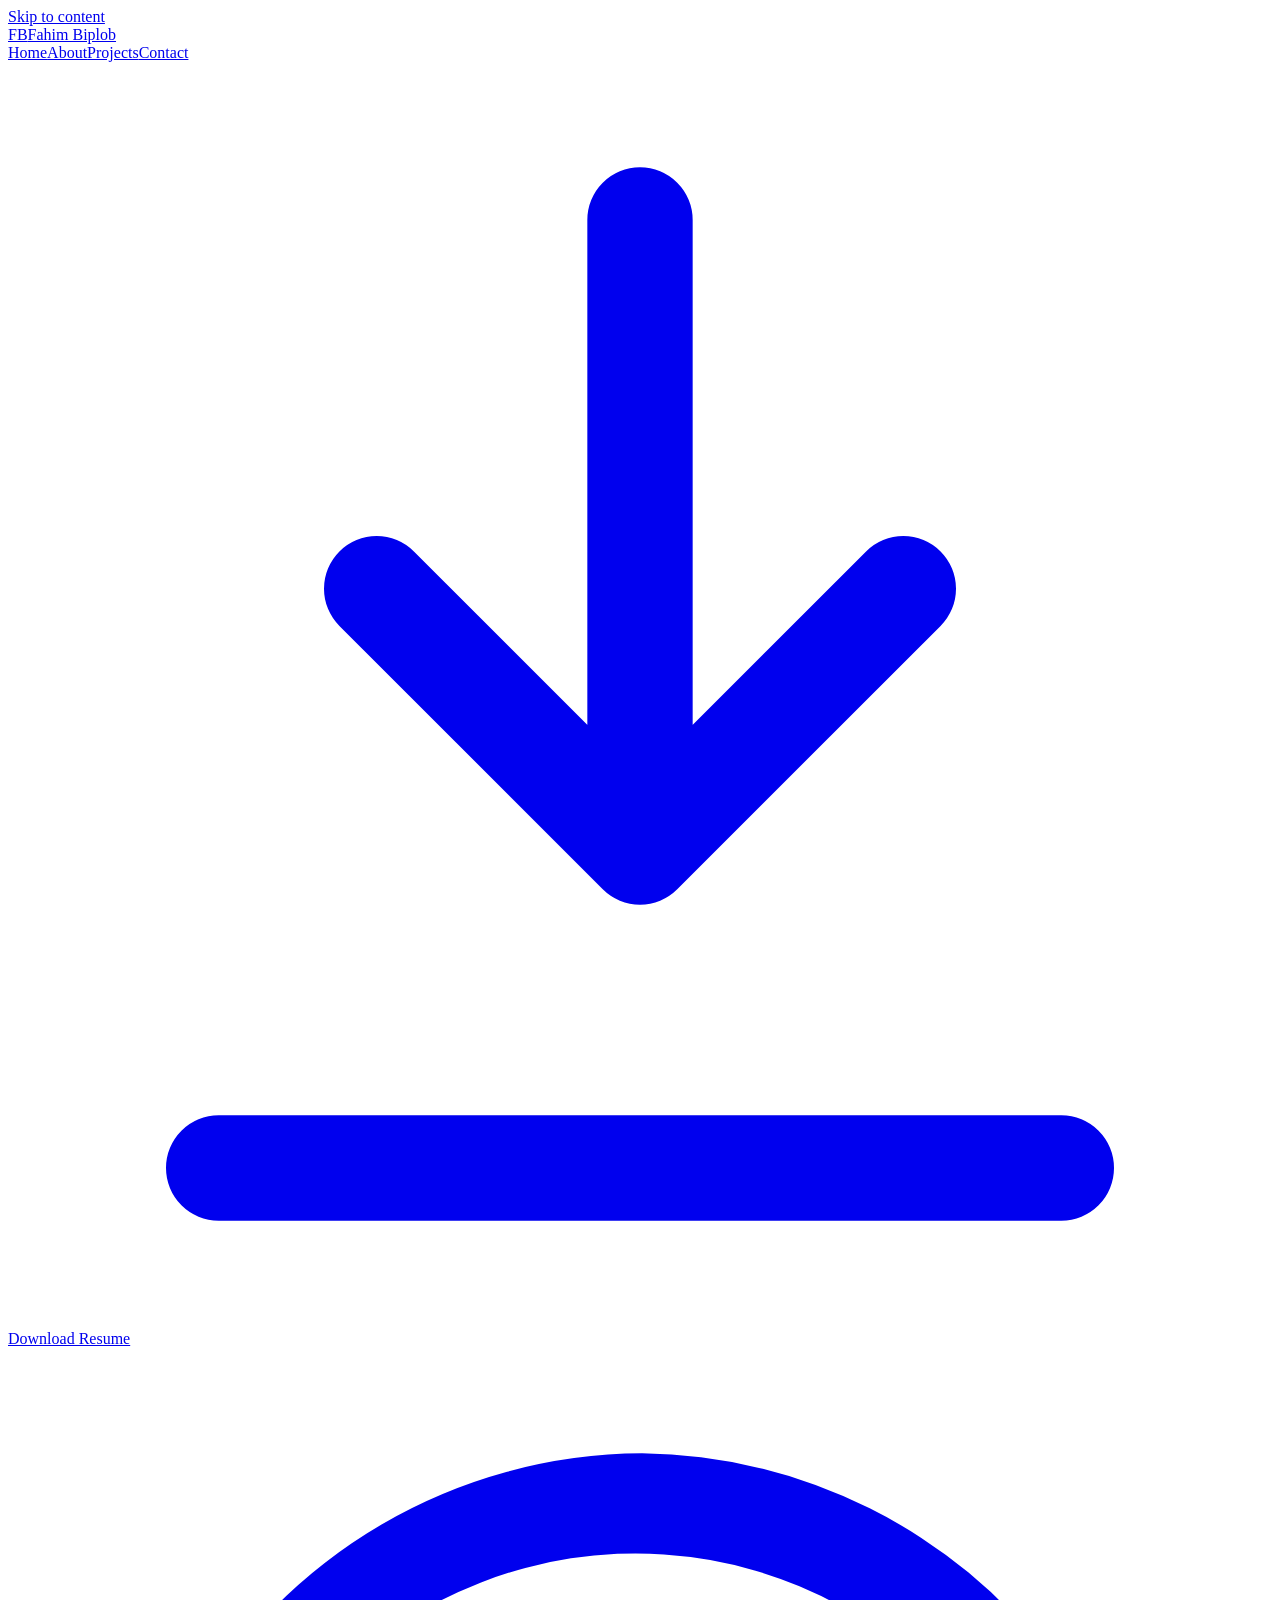
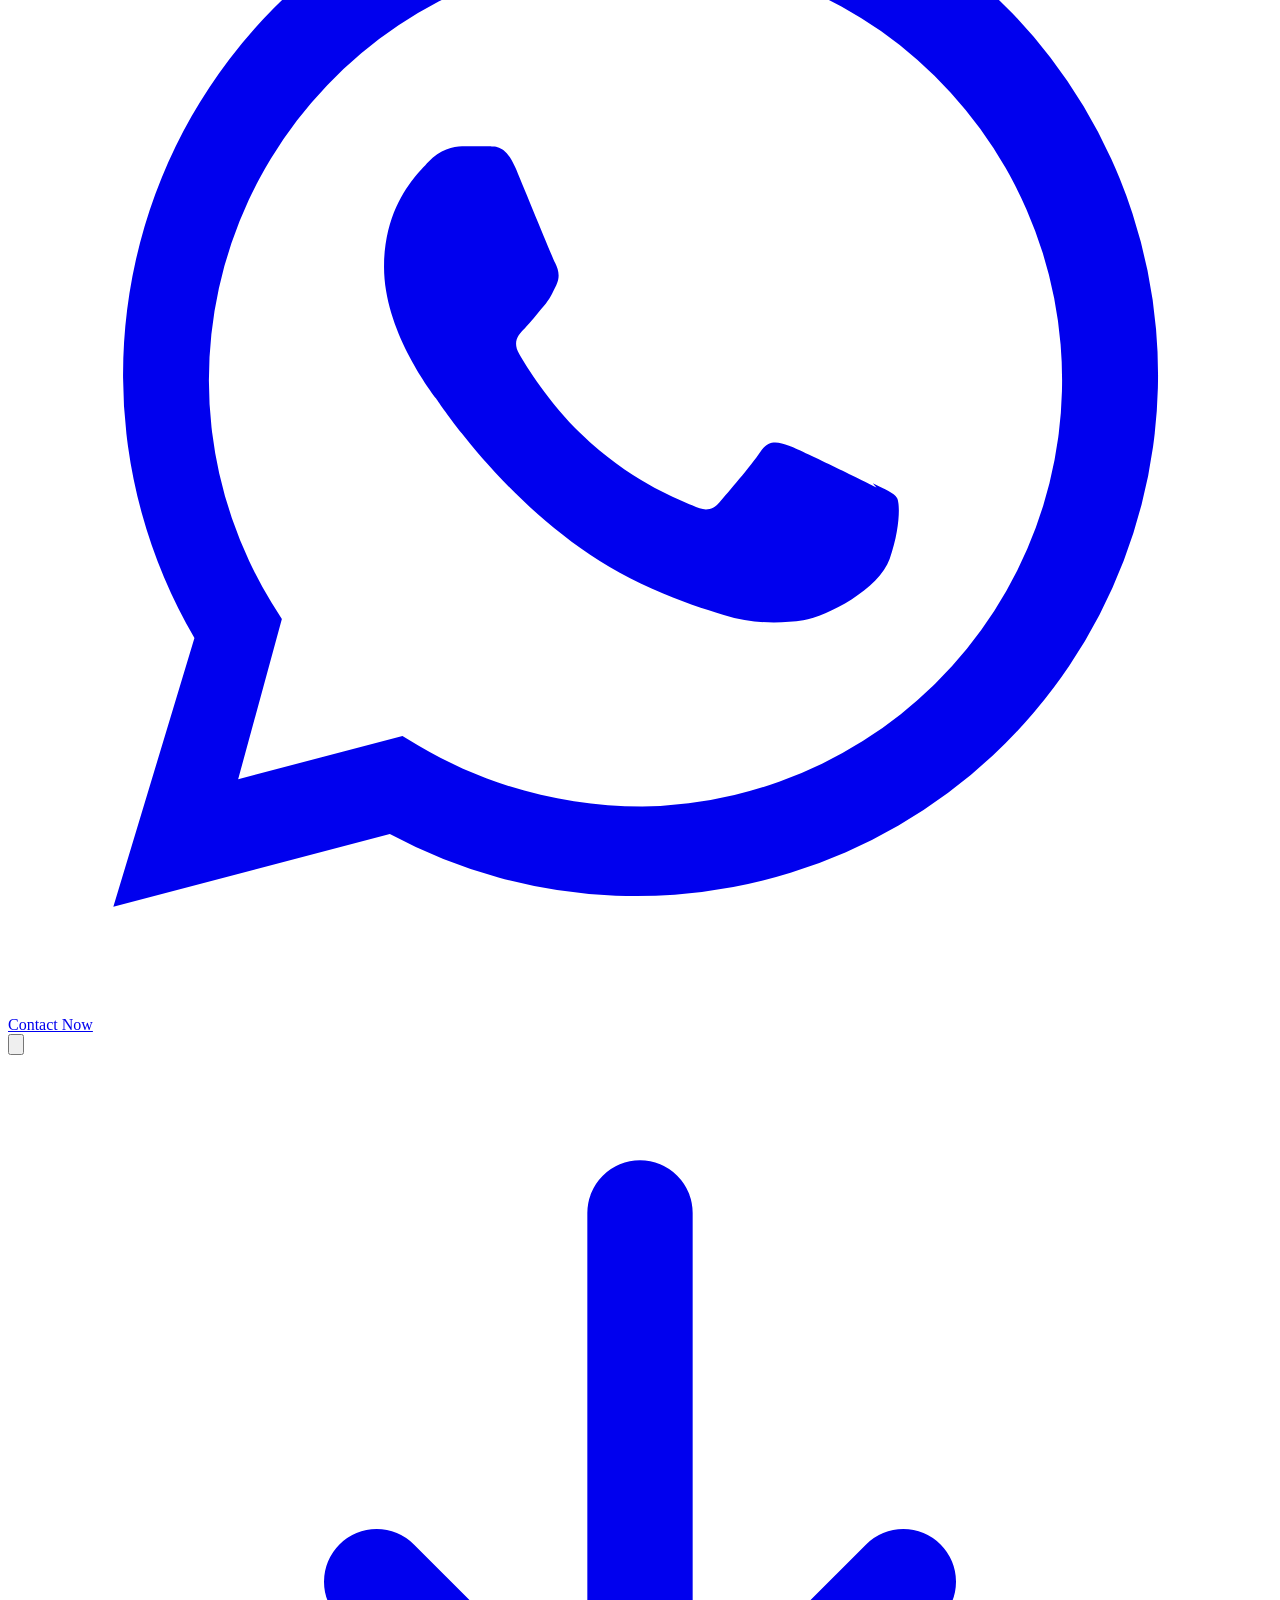
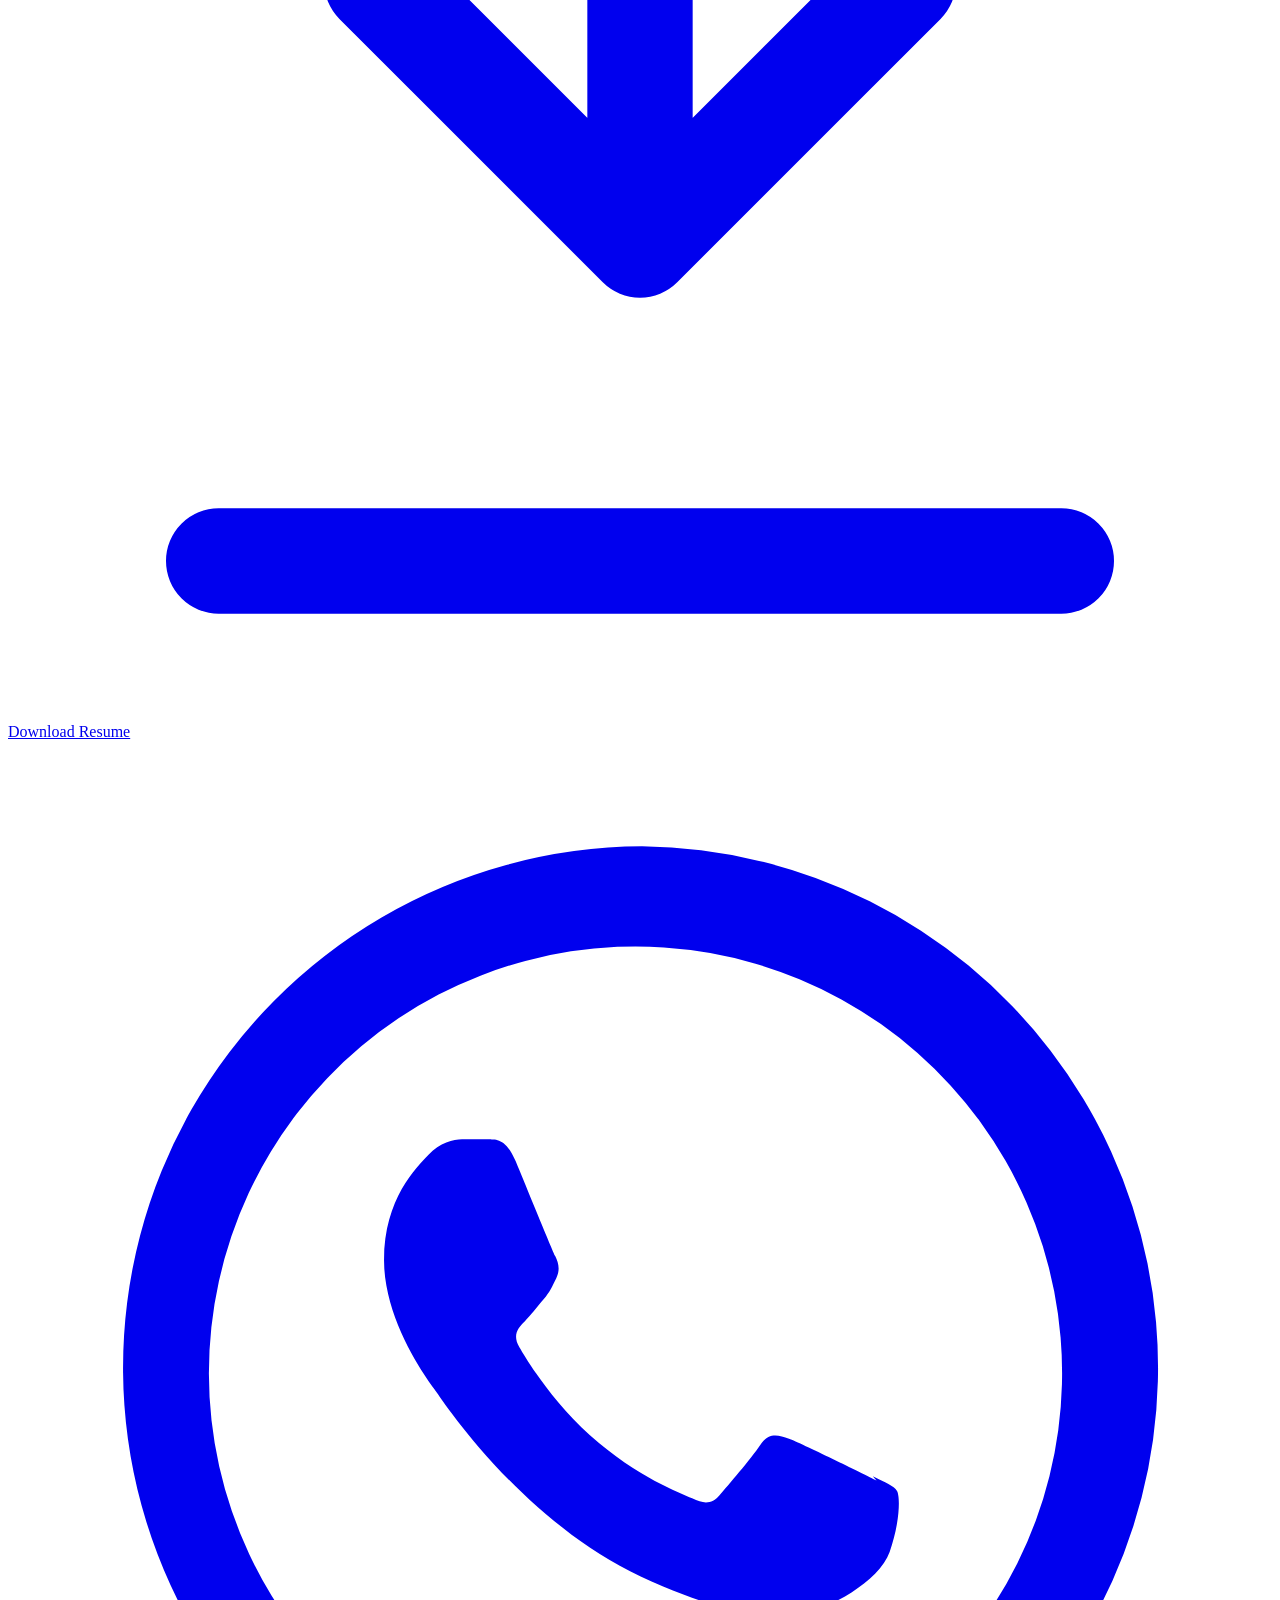
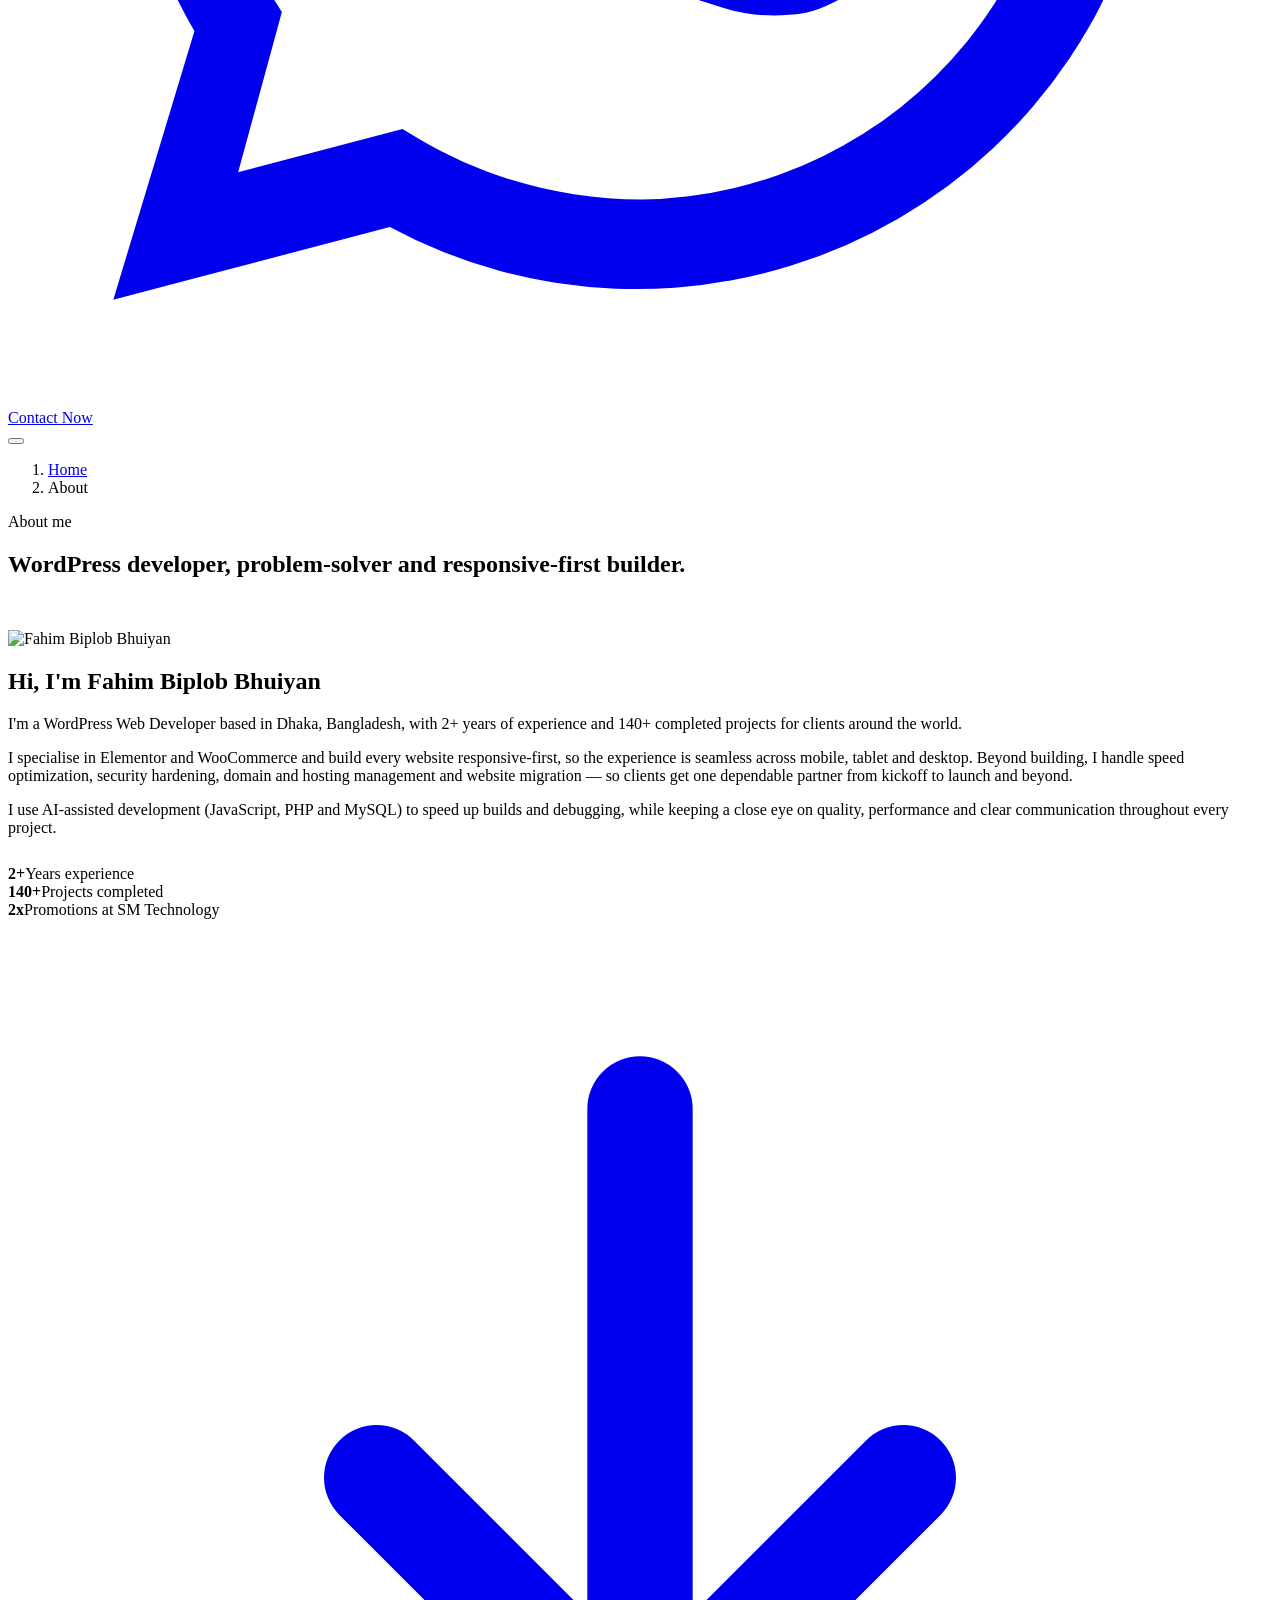
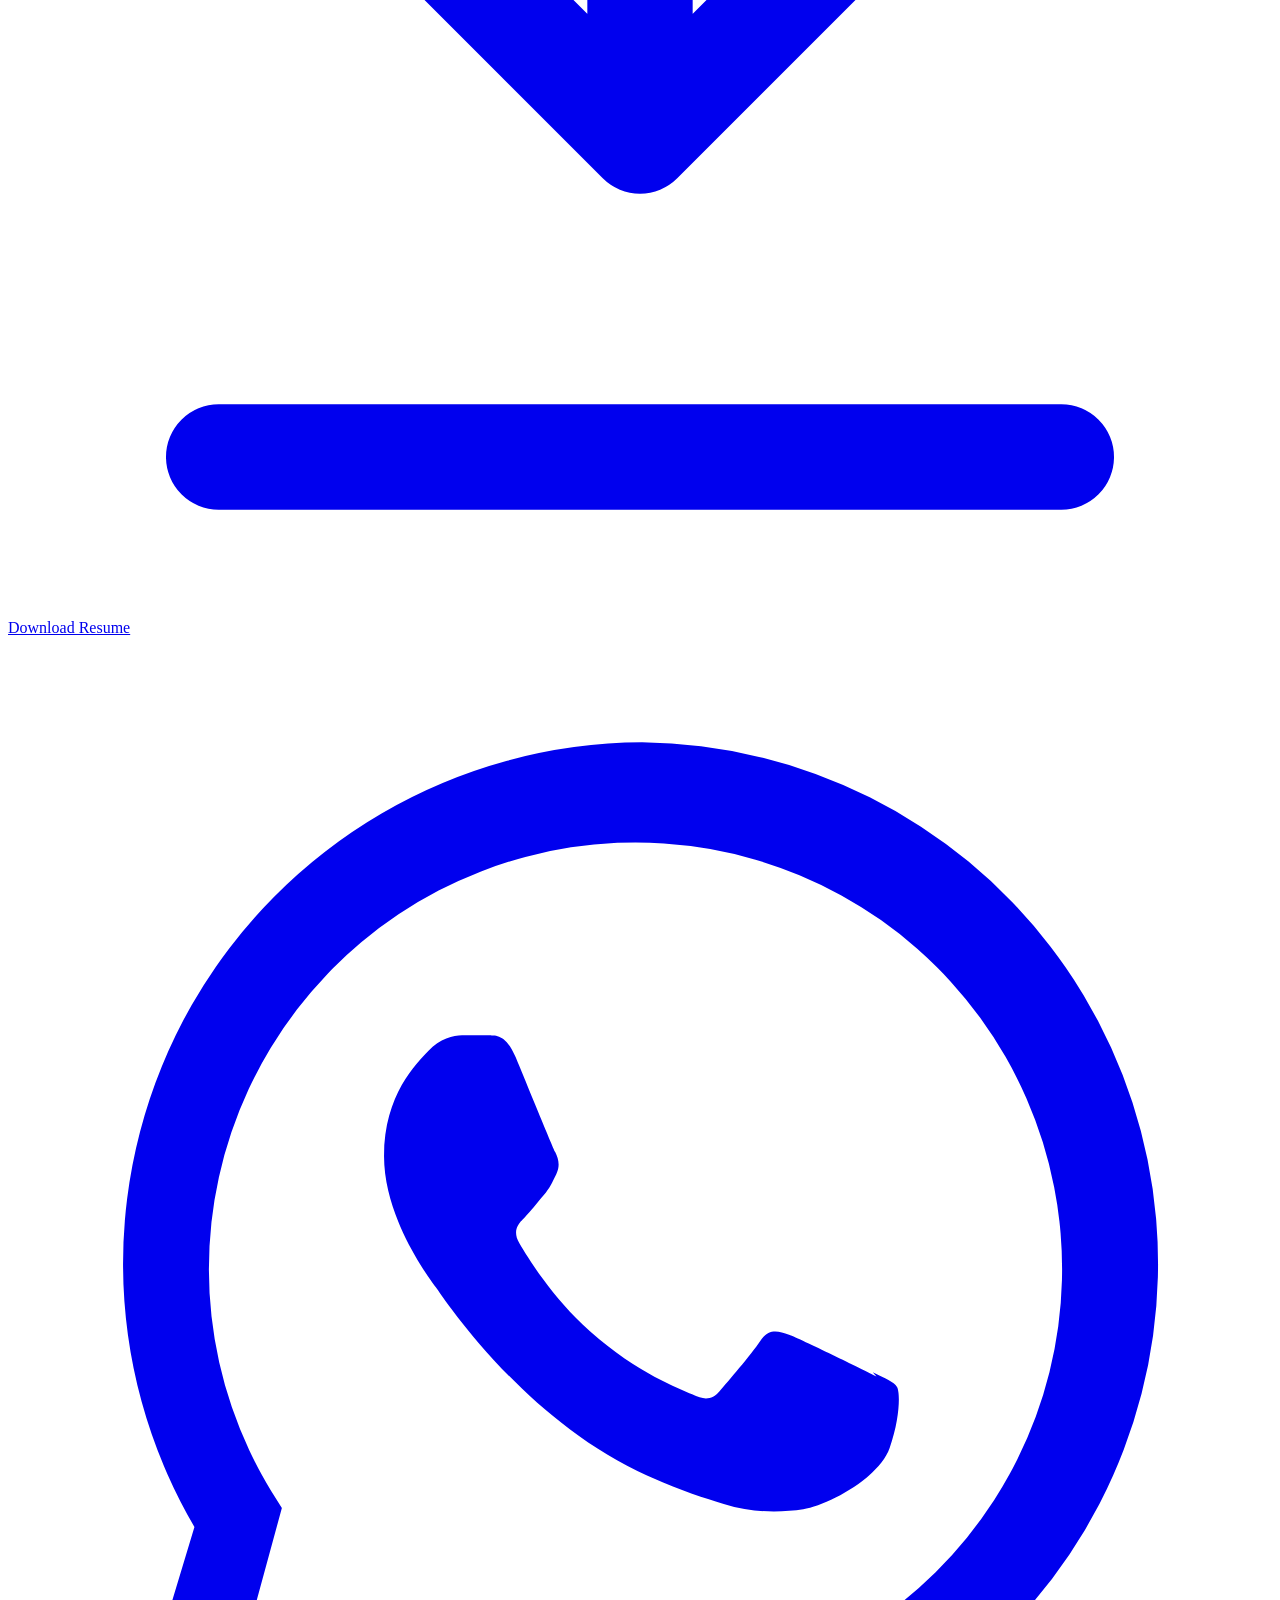
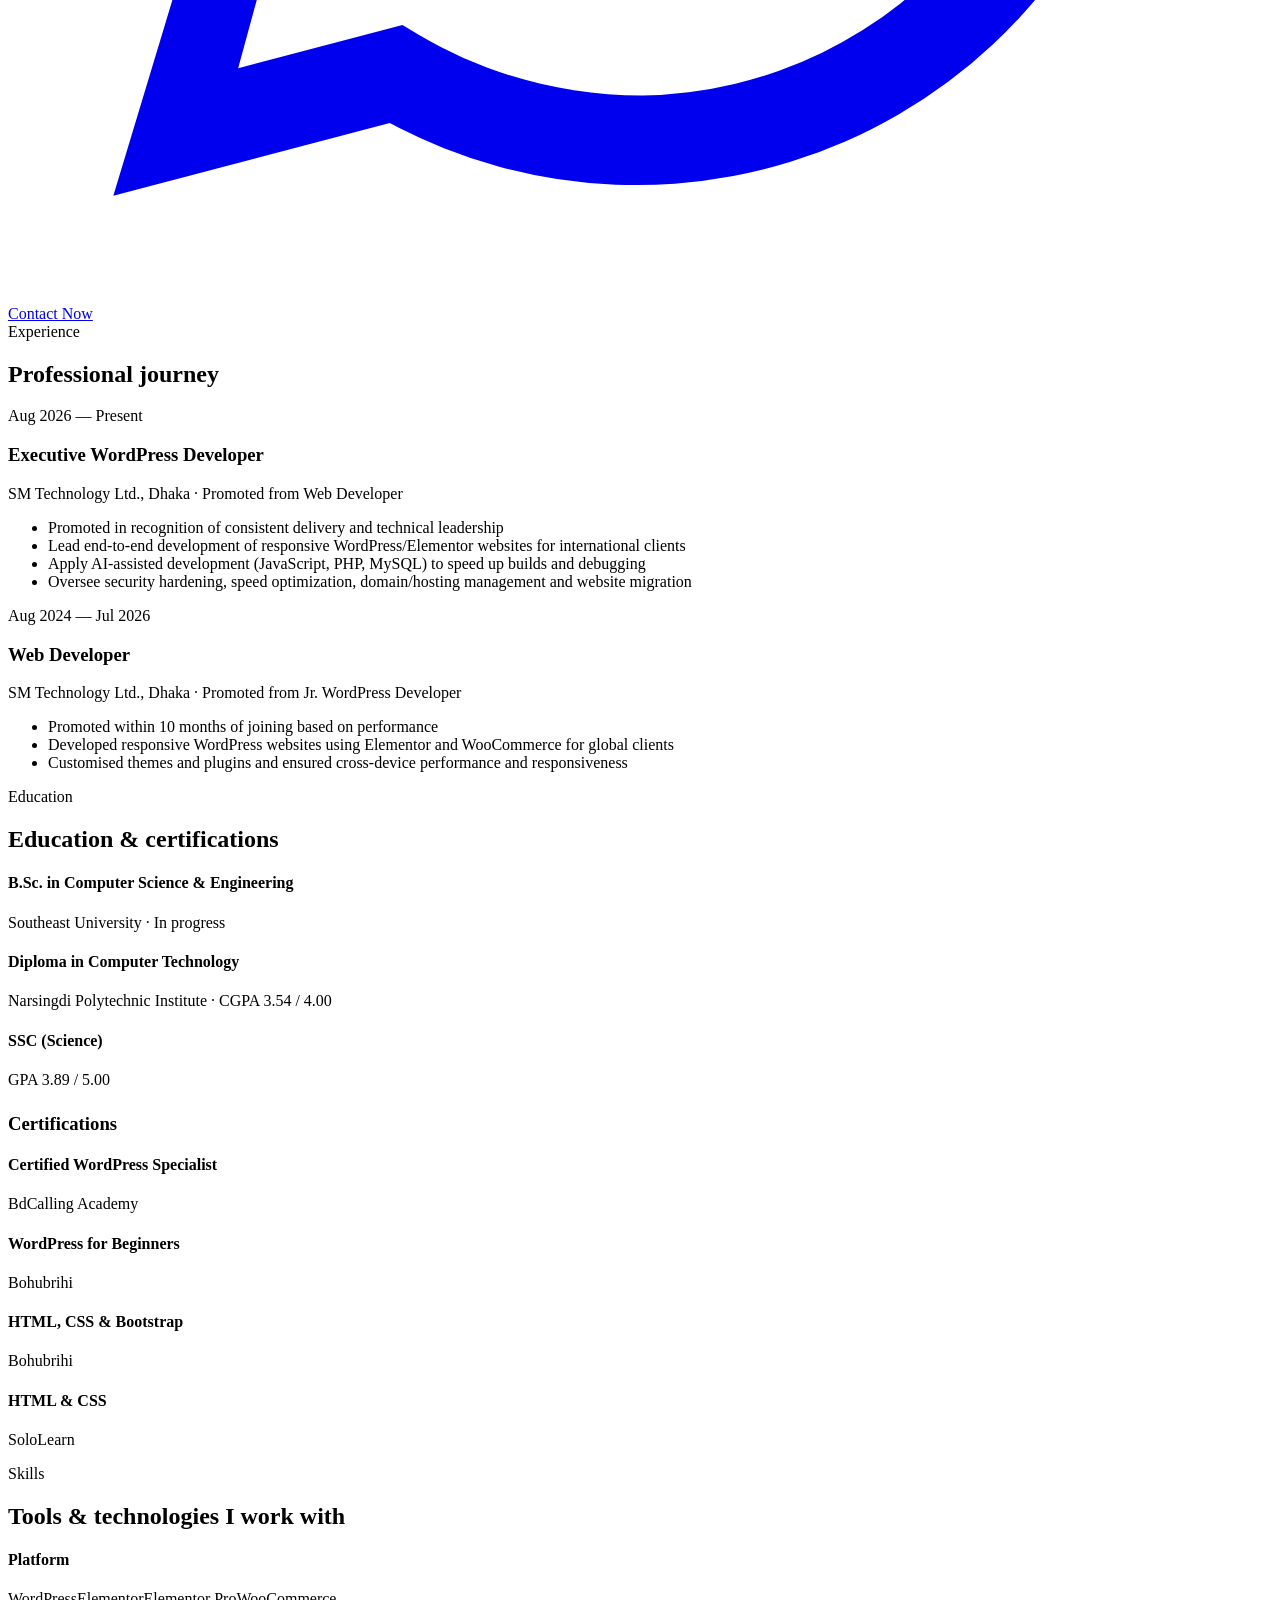
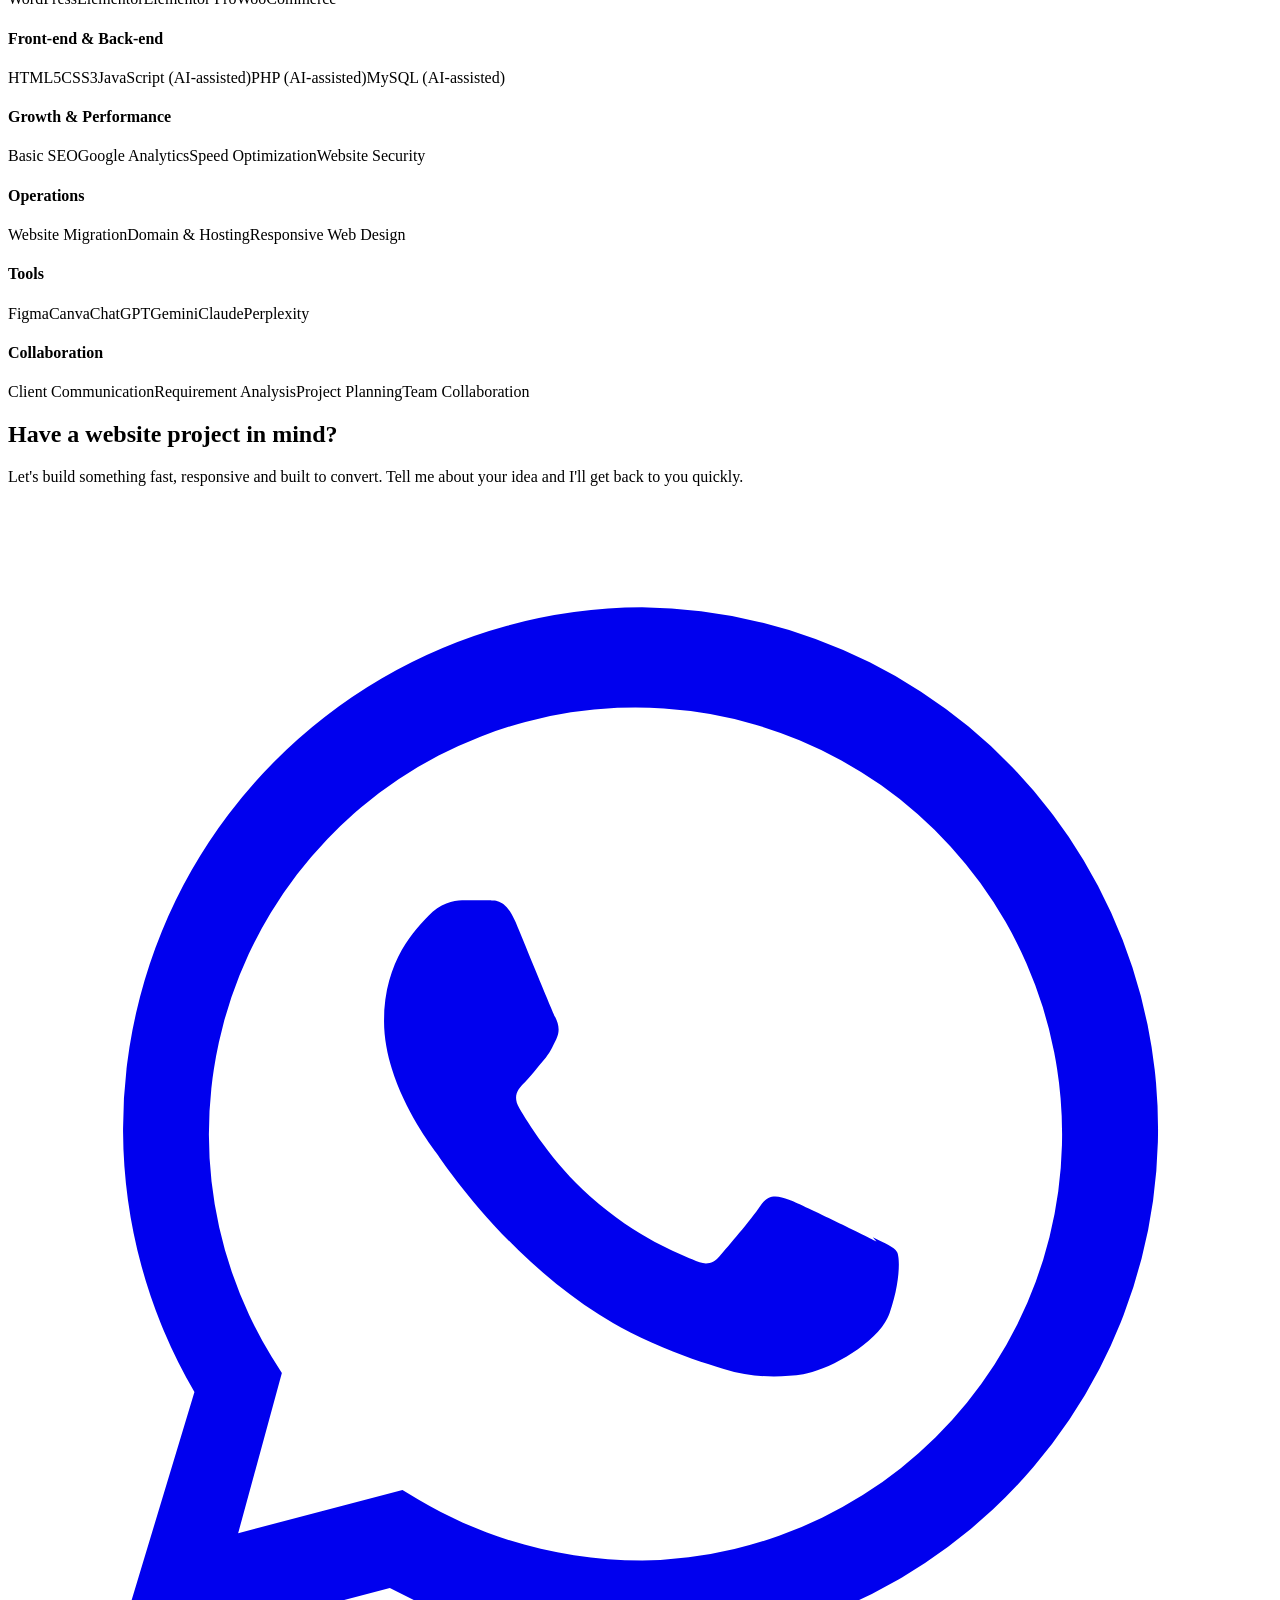
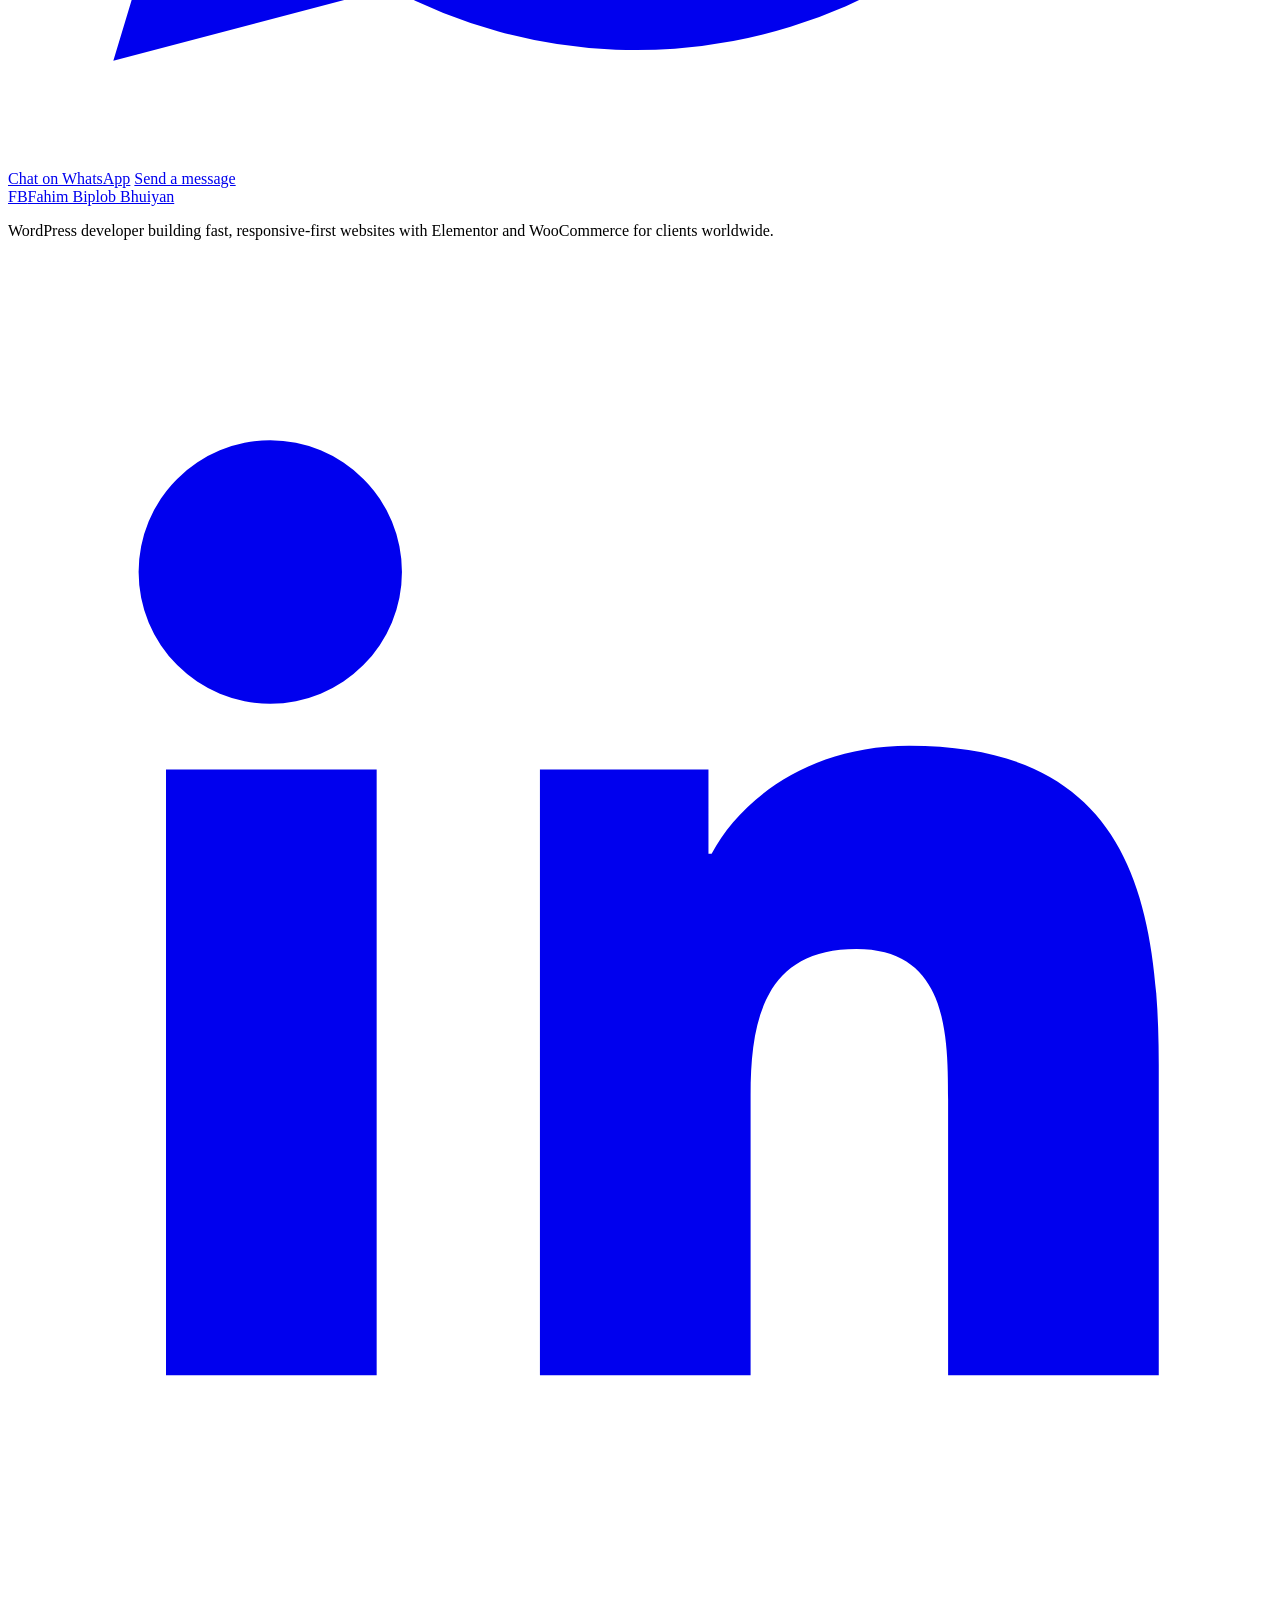
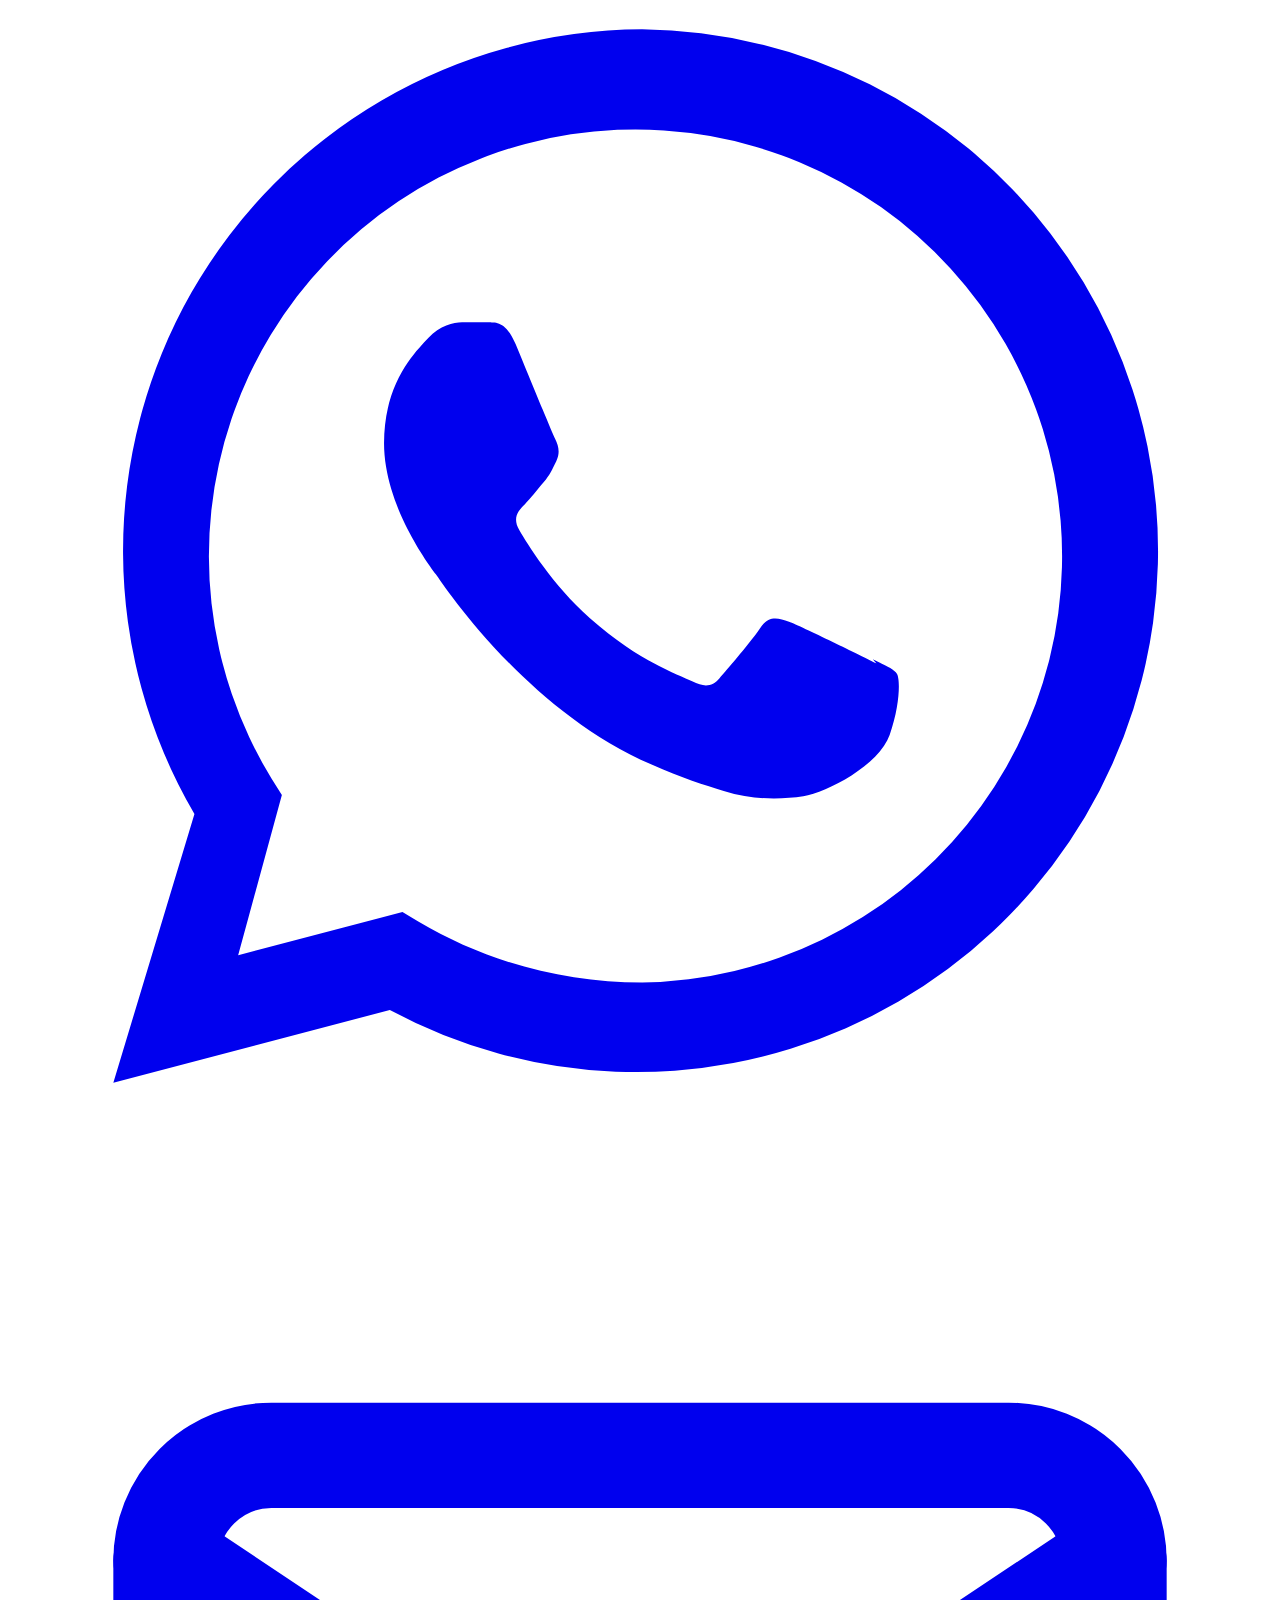
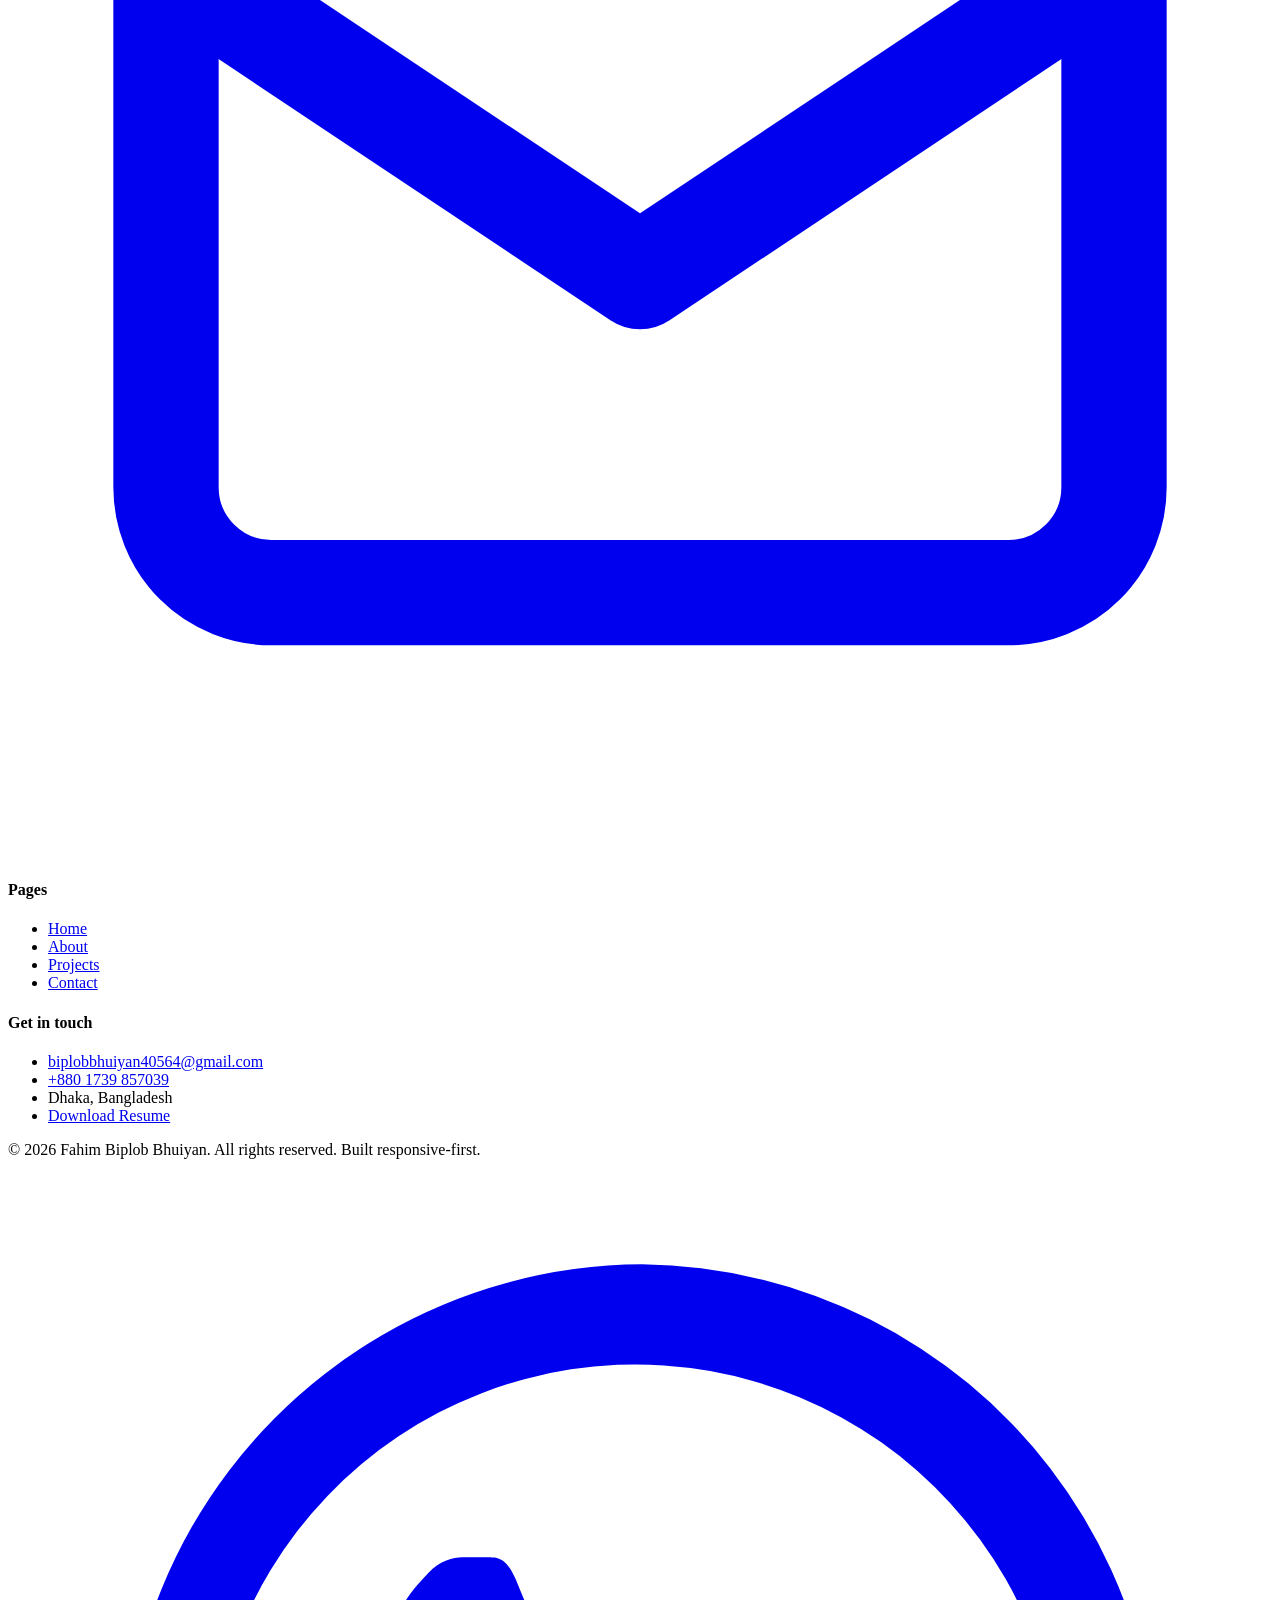
==== about.html @ 8b0f40a7 "Add files via upload" ====
<!DOCTYPE html>
<html lang="en">
<head>
<meta charset="utf-8">
<meta name="viewport" content="width=device-width, initial-scale=1">
<title>About — Fahim Biplob Bhuiyan</title>
<meta name="description" content="Learn about Fahim Biplob Bhuiyan: experience, education, certifications and skills of a WordPress developer specialising in Elementor and WooCommerce.">
<meta name="author" content="Fahim Biplob Bhuiyan">
<meta name="theme-color" content="#050b1a">
<meta property="og:type" content="website">
<meta property="og:title" content="About — Fahim Biplob Bhuiyan">
<meta property="og:description" content="Learn about Fahim Biplob Bhuiyan: experience, education, certifications and skills of a WordPress developer specialising in Elementor and WooCommerce.">
<meta property="og:image" content="assets/fahim-biplob-bhuiyan.jpeg">
<link rel="icon" href="data:image/svg+xml,%3Csvg xmlns='http://www.w3.org/2000/svg' viewBox='0 0 64 64'%3E%3Crect width='64' height='64' rx='16' fill='%234d8dff'/%3E%3Ctext x='32' y='42' font-family='Arial' font-weight='800' font-size='28' text-anchor='middle' fill='%2304101f'%3EFB%3C/text%3E%3C/svg%3E">
<link rel="preconnect" href="https://fonts.googleapis.com">
<link rel="preconnect" href="https://fonts.gstatic.com" crossorigin>
<link href="https://fonts.googleapis.com/css2?family=Inter:wght@400;500;600&family=Sora:wght@500;600;700;800&display=swap" rel="stylesheet">
<link rel="stylesheet" href="css/style.css">
<script>try{if(localStorage.getItem('theme')==='light')document.documentElement.setAttribute('data-theme','light')}catch(e){}</script>
</head>
<body data-page="about">
<a class="skip-link" href="#main">Skip to content</a>
<header class="site-header">
  <div class="container nav">
    <a class="brand" href="index.html" aria-label="Fahim Biplob Bhuiyan — home"><span class="brand-mark">FB</span><span>Fahim Biplob</span></a>
    <nav class="nav-links" id="nav-menu" aria-label="Main">
      <a class="nav-link" href="index.html">Home</a><a class="nav-link active" href="about.html" aria-current="page">About</a><a class="nav-link" href="projects.html">Projects</a><a class="nav-link" href="contact.html">Contact</a>
      <div class="nav-mobile-cta">
        <a class="btn btn-ghost" href="assets/Fahim-Biplob-Bhuiyan-Resume.pdf" target="_blank" rel="noopener" download><svg viewBox="0 0 24 24" fill="none" stroke="currentColor" stroke-width="2" stroke-linecap="round" stroke-linejoin="round"><path d="M12 3v12m0 0 5-5m-5 5-5-5M4 21h16"/></svg> Download Resume</a>
        <a class="btn btn-wa" href="https://wa.me/8801739857039" target="_blank" rel="noopener"><svg viewBox="0 0 24 24" fill="currentColor"><path d="M12.04 2a9.9 9.9 0 0 0-8.5 14.9L2 22l5.25-1.38A9.9 9.9 0 1 0 12.04 2Zm0 18.1c-1.5 0-2.97-.4-4.25-1.16l-.3-.18-3.12.82.83-3.04-.2-.32A8.1 8.1 0 1 1 12.04 20.1Zm4.45-6.06c-.24-.12-1.44-.71-1.66-.79-.22-.08-.39-.12-.55.12-.16.24-.63.79-.77.95-.14.16-.28.18-.52.06-.24-.12-1.02-.38-1.94-1.2-.72-.64-1.2-1.43-1.34-1.67-.14-.24-.02-.37.1-.49.11-.11.24-.28.36-.42.12-.14.16-.24.24-.4.08-.16.04-.3-.02-.42-.06-.12-.55-1.32-.75-1.8-.2-.47-.4-.41-.55-.42h-.47c-.16 0-.42.06-.64.3-.22.24-.84.82-.84 2s.86 2.32.98 2.48c.12.16 1.69 2.58 4.1 3.62.57.25 1.02.4 1.37.5.58.18 1.1.16 1.51.1.46-.07 1.44-.59 1.64-1.16.2-.57.2-1.06.14-1.16-.06-.1-.22-.16-.46-.28Z"/></svg> Contact Now</a>
      </div>
    </nav>
    <div class="nav-actions">
      <button class="theme-toggle" type="button" data-theme-toggle aria-label="Toggle light / dark theme"><svg class="i-moon" viewBox="0 0 24 24" fill="none" stroke="currentColor" stroke-width="2" stroke-linecap="round" stroke-linejoin="round"><path d="M21 12.8A9 9 0 1 1 11.2 3a7 7 0 0 0 9.8 9.8Z"/></svg><svg class="i-sun" viewBox="0 0 24 24" fill="none" stroke="currentColor" stroke-width="2" stroke-linecap="round" stroke-linejoin="round"><circle cx="12" cy="12" r="4"/><path d="M12 2v2m0 16v2M4.9 4.9l1.4 1.4m11.4 11.4 1.4 1.4M2 12h2m16 0h2M4.9 19.1l1.4-1.4m11.4-11.4 1.4-1.4"/></svg></button>
      <a class="btn btn-ghost btn-sm" href="assets/Fahim-Biplob-Bhuiyan-Resume.pdf" target="_blank" rel="noopener" download><svg viewBox="0 0 24 24" fill="none" stroke="currentColor" stroke-width="2" stroke-linecap="round" stroke-linejoin="round"><path d="M12 3v12m0 0 5-5m-5 5-5-5M4 21h16"/></svg> Download Resume</a>
      <a class="btn btn-wa btn-sm" href="https://wa.me/8801739857039" target="_blank" rel="noopener"><svg viewBox="0 0 24 24" fill="currentColor"><path d="M12.04 2a9.9 9.9 0 0 0-8.5 14.9L2 22l5.25-1.38A9.9 9.9 0 1 0 12.04 2Zm0 18.1c-1.5 0-2.97-.4-4.25-1.16l-.3-.18-3.12.82.83-3.04-.2-.32A8.1 8.1 0 1 1 12.04 20.1Zm4.45-6.06c-.24-.12-1.44-.71-1.66-.79-.22-.08-.39-.12-.55.12-.16.24-.63.79-.77.95-.14.16-.28.18-.52.06-.24-.12-1.02-.38-1.94-1.2-.72-.64-1.2-1.43-1.34-1.67-.14-.24-.02-.37.1-.49.11-.11.24-.28.36-.42.12-.14.16-.24.24-.4.08-.16.04-.3-.02-.42-.06-.12-.55-1.32-.75-1.8-.2-.47-.4-.41-.55-.42h-.47c-.16 0-.42.06-.64.3-.22.24-.84.82-.84 2s.86 2.32.98 2.48c.12.16 1.69 2.58 4.1 3.62.57.25 1.02.4 1.37.5.58.18 1.1.16 1.51.1.46-.07 1.44-.59 1.64-1.16.2-.57.2-1.06.14-1.16-.06-.1-.22-.16-.46-.28Z"/></svg> Contact Now</a>
    </div>
    <button class="nav-toggle" type="button" aria-expanded="false" aria-controls="nav-menu" aria-label="Open menu"><span></span></button>
  </div>
</header>
<main id="main">

<section class="page-hero">
  <div class="container">
    <ol class="breadcrumb"><li><a href="index.html">Home</a></li><li>About</li></ol>
    <span class="eyebrow">About me</span>
    <h1>WordPress developer, problem-solver and <span class="gradient-text">responsive-first</span> builder.</h1>
  </div>
</section>

<section class="section" style="padding-top:32px">
  <div class="container about-grid">
    <div class="about-photo reveal"><img src="assets/fahim-biplob-bhuiyan.jpeg" alt="Fahim Biplob Bhuiyan" width="1086" height="1448"></div>
    <div class="reveal">
      <h2 class="section-title">Hi, I'm Fahim Biplob Bhuiyan</h2>
      <p class="lead">I'm a WordPress Web Developer based in Dhaka, Bangladesh, with 2+ years of experience and 140+ completed projects for clients around the world.</p>
      <p>I specialise in Elementor and WooCommerce and build every website responsive-first, so the experience is seamless across mobile, tablet and desktop. Beyond building, I handle speed optimization, security hardening, domain and hosting management and website migration — so clients get one dependable partner from kickoff to launch and beyond.</p>
      <p>I use AI-assisted development (JavaScript, PHP and MySQL) to speed up builds and debugging, while keeping a close eye on quality, performance and clear communication throughout every project.</p>
      <div class="stats" style="margin-top:28px">
        <div class="stat"><strong data-count="2" data-suffix="+">2+</strong><span>Years experience</span></div>
        <div class="stat"><strong data-count="140" data-suffix="+">140+</strong><span>Projects completed</span></div>
        <div class="stat"><strong data-count="2" data-suffix="x">2x</strong><span>Promotions at SM Technology</span></div>
      </div>
      <div class="hero-cta" style="margin:32px 0 0">
        <a class="btn btn-primary" href="assets/Fahim-Biplob-Bhuiyan-Resume.pdf" target="_blank" rel="noopener" download><svg viewBox="0 0 24 24" fill="none" stroke="currentColor" stroke-width="2" stroke-linecap="round" stroke-linejoin="round"><path d="M12 3v12m0 0 5-5m-5 5-5-5M4 21h16"/></svg> Download Resume</a>
        <a class="btn btn-wa" href="https://wa.me/8801739857039" target="_blank" rel="noopener"><svg viewBox="0 0 24 24" fill="currentColor"><path d="M12.04 2a9.9 9.9 0 0 0-8.5 14.9L2 22l5.25-1.38A9.9 9.9 0 1 0 12.04 2Zm0 18.1c-1.5 0-2.97-.4-4.25-1.16l-.3-.18-3.12.82.83-3.04-.2-.32A8.1 8.1 0 1 1 12.04 20.1Zm4.45-6.06c-.24-.12-1.44-.71-1.66-.79-.22-.08-.39-.12-.55.12-.16.24-.63.79-.77.95-.14.16-.28.18-.52.06-.24-.12-1.02-.38-1.94-1.2-.72-.64-1.2-1.43-1.34-1.67-.14-.24-.02-.37.1-.49.11-.11.24-.28.36-.42.12-.14.16-.24.24-.4.08-.16.04-.3-.02-.42-.06-.12-.55-1.32-.75-1.8-.2-.47-.4-.41-.55-.42h-.47c-.16 0-.42.06-.64.3-.22.24-.84.82-.84 2s.86 2.32.98 2.48c.12.16 1.69 2.58 4.1 3.62.57.25 1.02.4 1.37.5.58.18 1.1.16 1.51.1.46-.07 1.44-.59 1.64-1.16.2-.57.2-1.06.14-1.16-.06-.1-.22-.16-.46-.28Z"/></svg> Contact Now</a>
      </div>
    </div>
  </div>
</section>

<section class="section section-alt">
  <div class="container two-col">
    <div>
      <div class="section-head reveal"><span class="eyebrow">Experience</span><h2 class="section-title">Professional journey</h2></div>
      <div class="timeline">
        <article class="t-item reveal">
          <span class="t-date">Aug 2026 — Present</span>
          <h3>Executive WordPress Developer</h3>
          <p class="t-sub">SM Technology Ltd., Dhaka · Promoted from Web Developer</p>
          <ul>
            <li>Promoted in recognition of consistent delivery and technical leadership</li>
            <li>Lead end-to-end development of responsive WordPress/Elementor websites for international clients</li>
            <li>Apply AI-assisted development (JavaScript, PHP, MySQL) to speed up builds and debugging</li>
            <li>Oversee security hardening, speed optimization, domain/hosting management and website migration</li>
          </ul>
        </article>
        <article class="t-item reveal">
          <span class="t-date">Aug 2024 — Jul 2026</span>
          <h3>Web Developer</h3>
          <p class="t-sub">SM Technology Ltd., Dhaka · Promoted from Jr. WordPress Developer</p>
          <ul>
            <li>Promoted within 10 months of joining based on performance</li>
            <li>Developed responsive WordPress websites using Elementor and WooCommerce for global clients</li>
            <li>Customised themes and plugins and ensured cross-device performance and responsiveness</li>
          </ul>
        </article>
      </div>
    </div>
    <div>
      <div class="section-head reveal"><span class="eyebrow">Education</span><h2 class="section-title">Education &amp; certifications</h2></div>
      <div class="card reveal" style="margin-bottom:24px">
        <div class="edu-item"><h4>B.Sc. in Computer Science &amp; Engineering</h4><p>Southeast University · In progress</p></div>
        <div class="edu-item"><h4>Diploma in Computer Technology</h4><p>Narsingdi Polytechnic Institute · CGPA 3.54 / 4.00</p></div>
        <div class="edu-item"><h4>SSC (Science)</h4><p>GPA 3.89 / 5.00</p></div>
      </div>
      <div class="card reveal">
        <h3>Certifications</h3>
        <div class="edu-item"><h4>Certified WordPress Specialist</h4><p>BdCalling Academy</p></div>
        <div class="edu-item"><h4>WordPress for Beginners</h4><p>Bohubrihi</p></div>
        <div class="edu-item"><h4>HTML, CSS &amp; Bootstrap</h4><p>Bohubrihi</p></div>
        <div class="edu-item"><h4>HTML &amp; CSS</h4><p>SoloLearn</p></div>
      </div>
    </div>
  </div>
</section>

<section class="section">
  <div class="container">
    <div class="section-head reveal"><span class="eyebrow">Skills</span><h2 class="section-title">Tools &amp; technologies I work with</h2></div>
    <div class="grid grid-2 reveal"><div class="skill-group"><h4>Platform</h4><div class="chips"><span class=chip>WordPress</span><span class=chip>Elementor</span><span class=chip>Elementor Pro</span><span class=chip>WooCommerce</span></div></div><div class="skill-group"><h4>Front-end & Back-end</h4><div class="chips"><span class=chip>HTML5</span><span class=chip>CSS3</span><span class=chip>JavaScript (AI-assisted)</span><span class=chip>PHP (AI-assisted)</span><span class=chip>MySQL (AI-assisted)</span></div></div><div class="skill-group"><h4>Growth & Performance</h4><div class="chips"><span class=chip>Basic SEO</span><span class=chip>Google Analytics</span><span class=chip>Speed Optimization</span><span class=chip>Website Security</span></div></div><div class="skill-group"><h4>Operations</h4><div class="chips"><span class=chip>Website Migration</span><span class=chip>Domain & Hosting</span><span class=chip>Responsive Web Design</span></div></div><div class="skill-group"><h4>Tools</h4><div class="chips"><span class=chip>Figma</span><span class=chip>Canva</span><span class=chip>ChatGPT</span><span class=chip>Gemini</span><span class=chip>Claude</span><span class=chip>Perplexity</span></div></div><div class="skill-group"><h4>Collaboration</h4><div class="chips"><span class=chip>Client Communication</span><span class=chip>Requirement Analysis</span><span class=chip>Project Planning</span><span class=chip>Team Collaboration</span></div></div></div>
  </div>
</section>
<section class="section" style="padding-top:0">
  <div class="container">
    <div class="cta-band reveal">
      <h2>Have a website project in mind?</h2>
      <p>Let's build something fast, responsive and built to convert. Tell me about your idea and I'll get back to you quickly.</p>
      <div class="hero-cta">
        <a class="btn btn-wa" href="https://wa.me/8801739857039" target="_blank" rel="noopener"><svg viewBox="0 0 24 24" fill="currentColor"><path d="M12.04 2a9.9 9.9 0 0 0-8.5 14.9L2 22l5.25-1.38A9.9 9.9 0 1 0 12.04 2Zm0 18.1c-1.5 0-2.97-.4-4.25-1.16l-.3-.18-3.12.82.83-3.04-.2-.32A8.1 8.1 0 1 1 12.04 20.1Zm4.45-6.06c-.24-.12-1.44-.71-1.66-.79-.22-.08-.39-.12-.55.12-.16.24-.63.79-.77.95-.14.16-.28.18-.52.06-.24-.12-1.02-.38-1.94-1.2-.72-.64-1.2-1.43-1.34-1.67-.14-.24-.02-.37.1-.49.11-.11.24-.28.36-.42.12-.14.16-.24.24-.4.08-.16.04-.3-.02-.42-.06-.12-.55-1.32-.75-1.8-.2-.47-.4-.41-.55-.42h-.47c-.16 0-.42.06-.64.3-.22.24-.84.82-.84 2s.86 2.32.98 2.48c.12.16 1.69 2.58 4.1 3.62.57.25 1.02.4 1.37.5.58.18 1.1.16 1.51.1.46-.07 1.44-.59 1.64-1.16.2-.57.2-1.06.14-1.16-.06-.1-.22-.16-.46-.28Z"/></svg> Chat on WhatsApp</a>
        <a class="btn btn-ghost" href="contact.html">Send a message</a>
      </div>
    </div>
  </div>
</section>
</main>
<footer class="site-footer">
  <div class="container">
    <div class="footer-grid">
      <div>
        <a class="brand" href="index.html"><span class="brand-mark">FB</span><span>Fahim Biplob Bhuiyan</span></a>
        <p style="margin-top:16px">WordPress developer building fast, responsive-first websites with Elementor and WooCommerce for clients worldwide.</p>
        <div class="socials">
          <a href="https://www.linkedin.com/in/fahim-biplob-bhuiyan" target="_blank" rel="noopener" aria-label="LinkedIn"><svg viewBox="0 0 24 24" fill="currentColor"><path d="M4.98 3.5a2.5 2.5 0 1 1 0 5 2.5 2.5 0 0 1 0-5ZM3 9.75h4v11.5H3V9.75Zm6.5 0h3.8v1.6h.06c.53-1 1.82-2.05 3.75-2.05 4 0 4.74 2.63 4.74 6.05v5.9h-4v-5.23c0-1.25-.02-2.86-1.74-2.86-1.75 0-2.01 1.36-2.01 2.77v5.32h-4V9.75Z"/></svg></a>
          <a href="https://wa.me/8801739857039" target="_blank" rel="noopener" aria-label="WhatsApp"><svg viewBox="0 0 24 24" fill="currentColor"><path d="M12.04 2a9.9 9.9 0 0 0-8.5 14.9L2 22l5.25-1.38A9.9 9.9 0 1 0 12.04 2Zm0 18.1c-1.5 0-2.97-.4-4.25-1.16l-.3-.18-3.12.82.83-3.04-.2-.32A8.1 8.1 0 1 1 12.04 20.1Zm4.45-6.06c-.24-.12-1.44-.71-1.66-.79-.22-.08-.39-.12-.55.12-.16.24-.63.79-.77.95-.14.16-.28.18-.52.06-.24-.12-1.02-.38-1.94-1.2-.72-.64-1.2-1.43-1.34-1.67-.14-.24-.02-.37.1-.49.11-.11.24-.28.36-.42.12-.14.16-.24.24-.4.08-.16.04-.3-.02-.42-.06-.12-.55-1.32-.75-1.8-.2-.47-.4-.41-.55-.42h-.47c-.16 0-.42.06-.64.3-.22.24-.84.82-.84 2s.86 2.32.98 2.48c.12.16 1.69 2.58 4.1 3.62.57.25 1.02.4 1.37.5.58.18 1.1.16 1.51.1.46-.07 1.44-.59 1.64-1.16.2-.57.2-1.06.14-1.16-.06-.1-.22-.16-.46-.28Z"/></svg></a>
          <a href="mailto:biplobbhuiyan40564@gmail.com" aria-label="Email"><svg viewBox="0 0 24 24" fill="none" stroke="currentColor" stroke-width="2" stroke-linecap="round" stroke-linejoin="round"><rect x="3" y="5" width="18" height="14" rx="2"/><path d="m3 7 9 6 9-6"/></svg></a>
        </div>
      </div>
      <div>
        <h4>Pages</h4>
        <ul>
          <li><a href="index.html">Home</a></li>
          <li><a href="about.html">About</a></li>
          <li><a href="projects.html">Projects</a></li>
          <li><a href="contact.html">Contact</a></li>
        </ul>
      </div>
      <div>
        <h4>Get in touch</h4>
        <ul>
          <li><a href="mailto:biplobbhuiyan40564@gmail.com">biplobbhuiyan40564@gmail.com</a></li>
          <li><a href="tel:+8801739857039">+880 1739 857039</a></li>
          <li>Dhaka, Bangladesh</li>
          <li><a href="assets/Fahim-Biplob-Bhuiyan-Resume.pdf" target="_blank" rel="noopener" download>Download Resume</a></li>
        </ul>
      </div>
    </div>
    <div class="footer-bottom">
      <span>© <span data-year>2026</span> Fahim Biplob Bhuiyan. All rights reserved.</span>
      <span>Built responsive-first.</span>
    </div>
  </div>
</footer>
<a class="wa-float" href="https://wa.me/8801739857039" target="_blank" rel="noopener" aria-label="Chat on WhatsApp"><svg viewBox="0 0 24 24" fill="currentColor"><path d="M12.04 2a9.9 9.9 0 0 0-8.5 14.9L2 22l5.25-1.38A9.9 9.9 0 1 0 12.04 2Zm0 18.1c-1.5 0-2.97-.4-4.25-1.16l-.3-.18-3.12.82.83-3.04-.2-.32A8.1 8.1 0 1 1 12.04 20.1Zm4.45-6.06c-.24-.12-1.44-.71-1.66-.79-.22-.08-.39-.12-.55.12-.16.24-.63.79-.77.95-.14.16-.28.18-.52.06-.24-.12-1.02-.38-1.94-1.2-.72-.64-1.2-1.43-1.34-1.67-.14-.24-.02-.37.1-.49.11-.11.24-.28.36-.42.12-.14.16-.24.24-.4.08-.16.04-.3-.02-.42-.06-.12-.55-1.32-.75-1.8-.2-.47-.4-.41-.55-.42h-.47c-.16 0-.42.06-.64.3-.22.24-.84.82-.84 2s.86 2.32.98 2.48c.12.16 1.69 2.58 4.1 3.62.57.25 1.02.4 1.37.5.58.18 1.1.16 1.51.1.46-.07 1.44-.59 1.64-1.16.2-.57.2-1.06.14-1.16-.06-.1-.22-.16-.46-.28Z"/></svg></a>
<script src="js/script.js"></script>
</body>
</html>
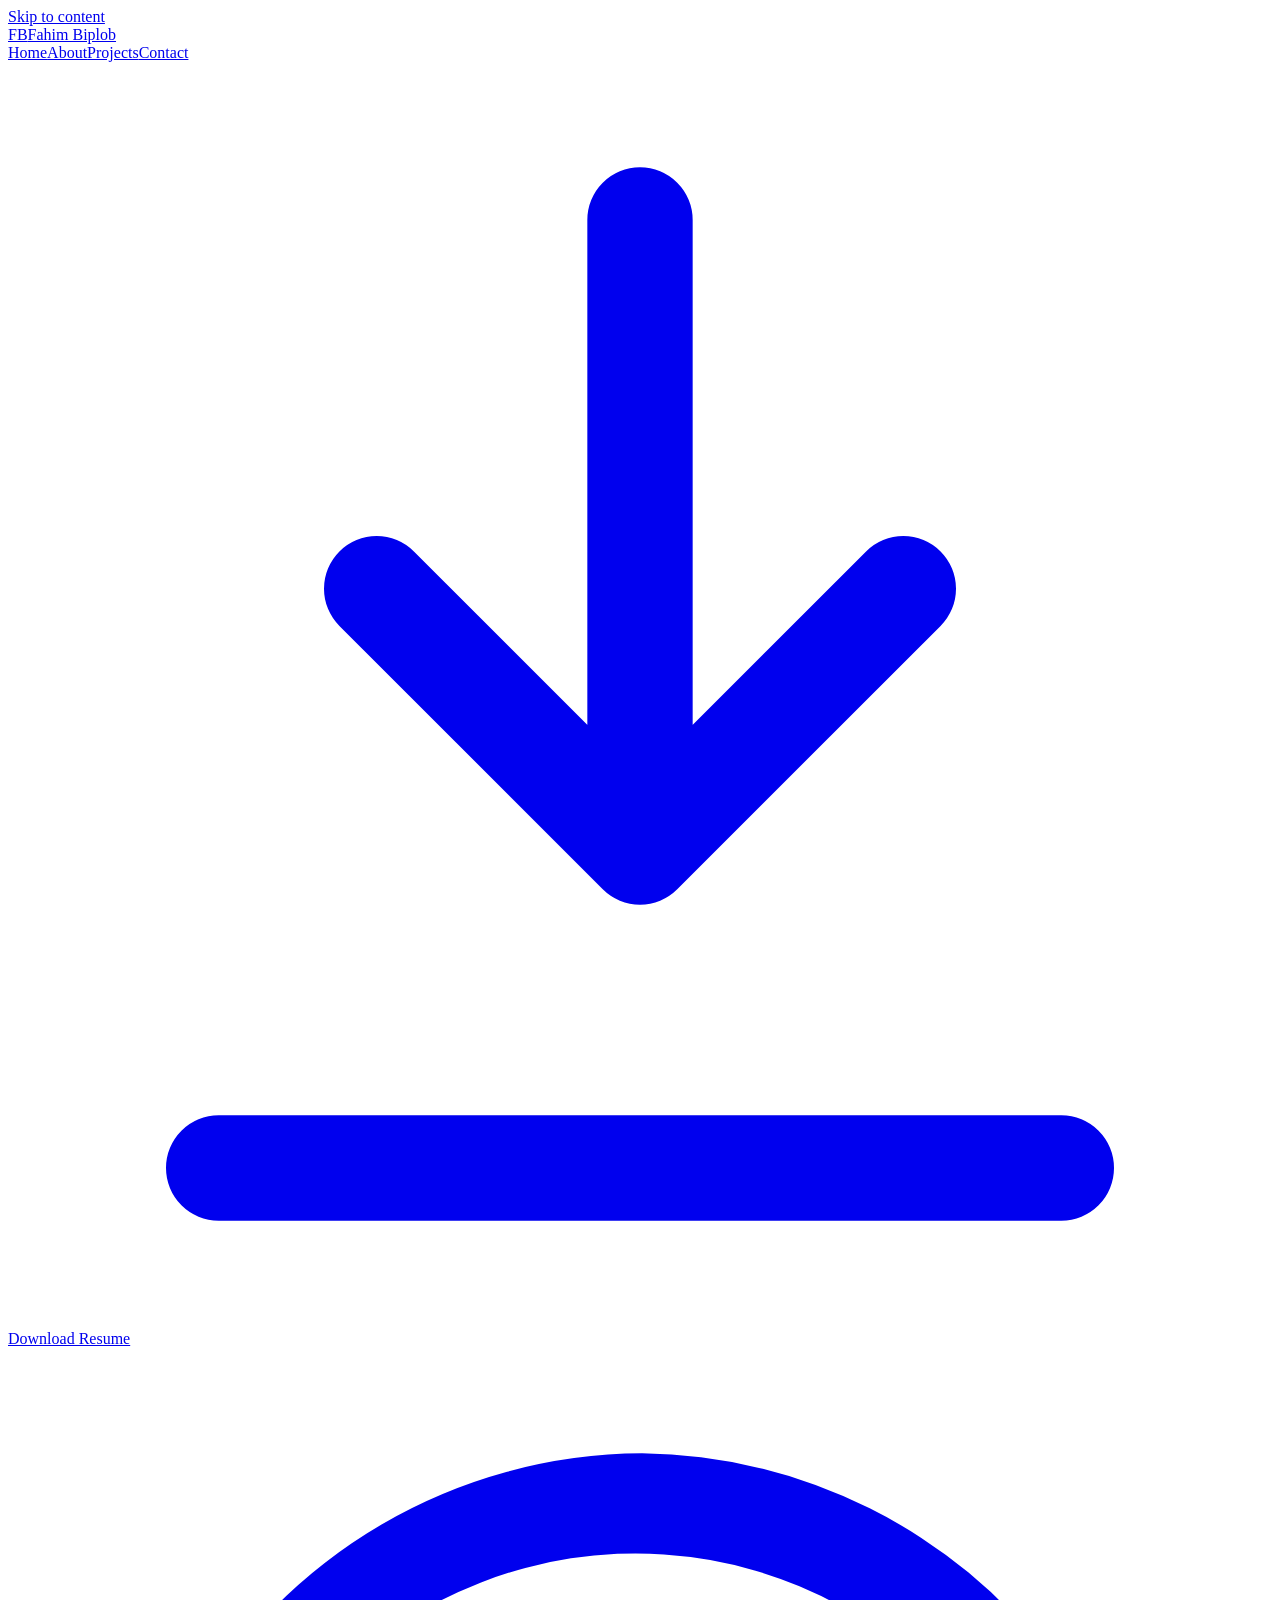
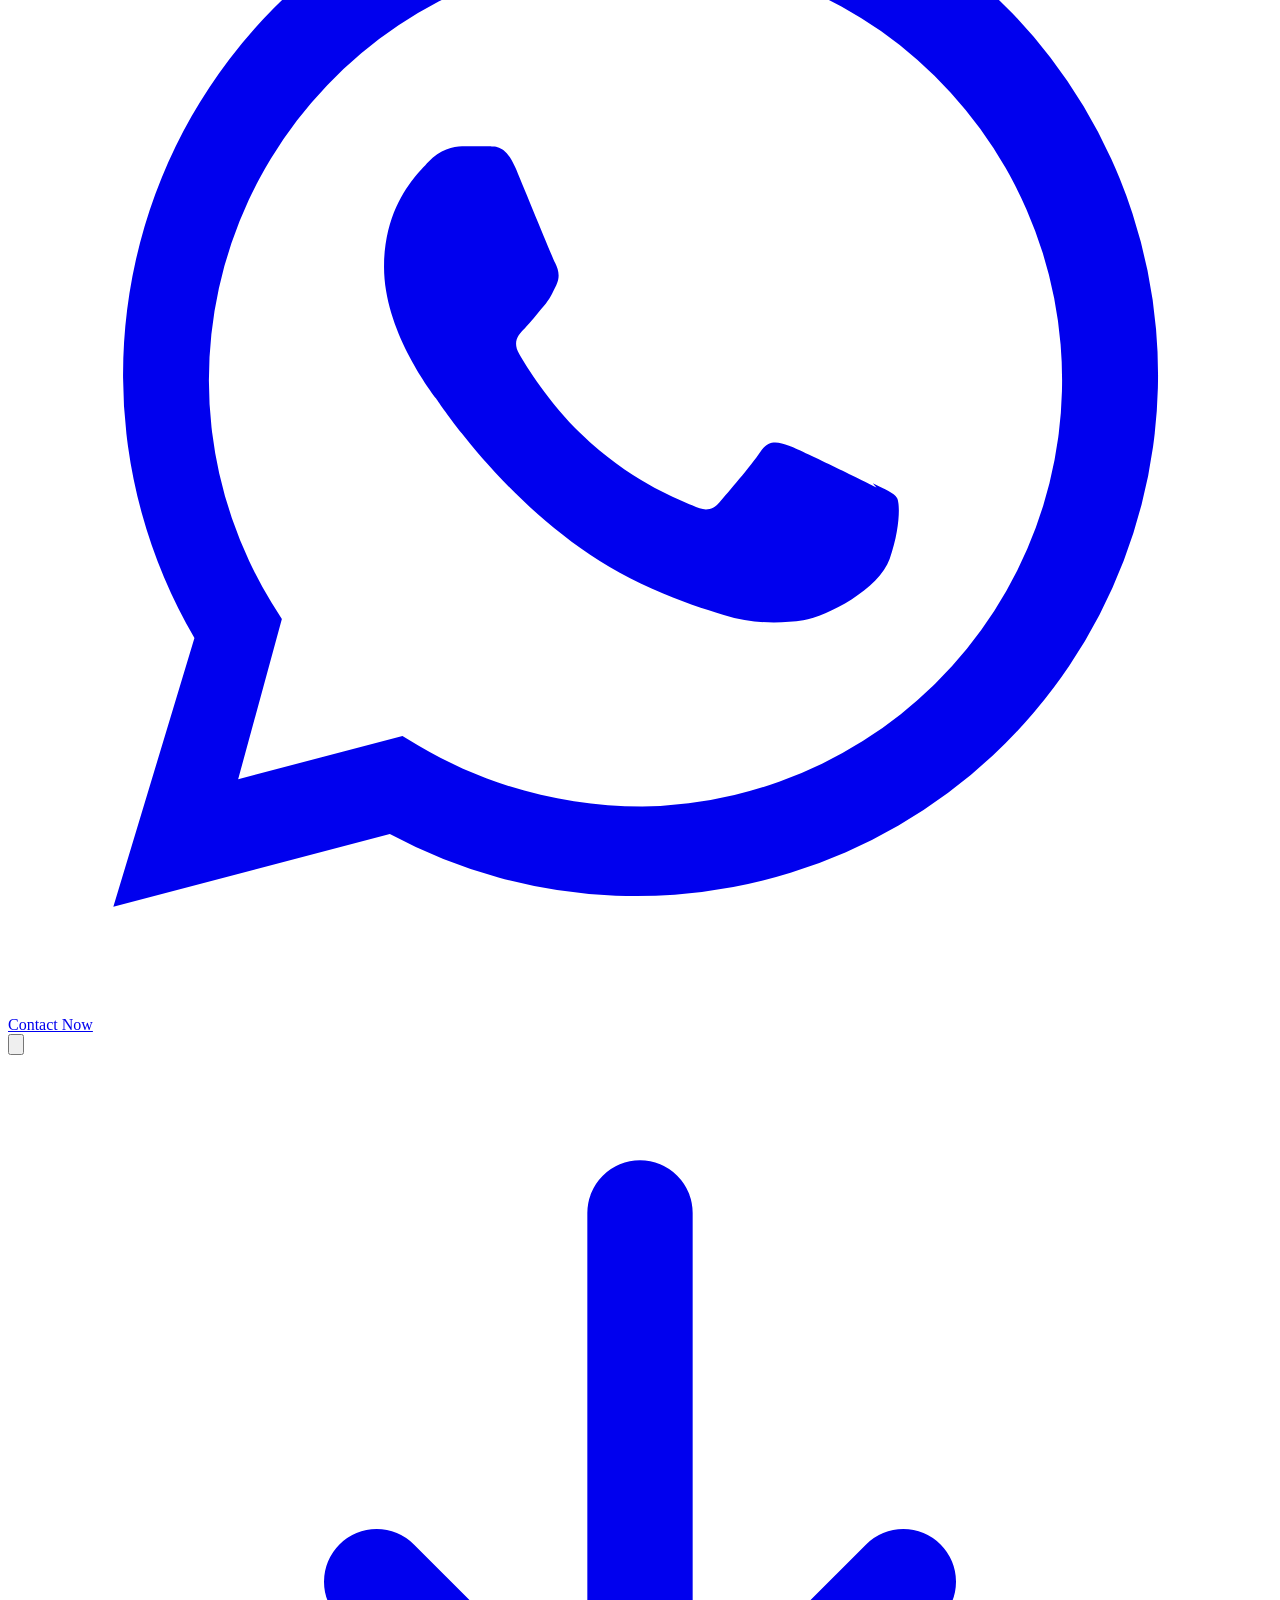
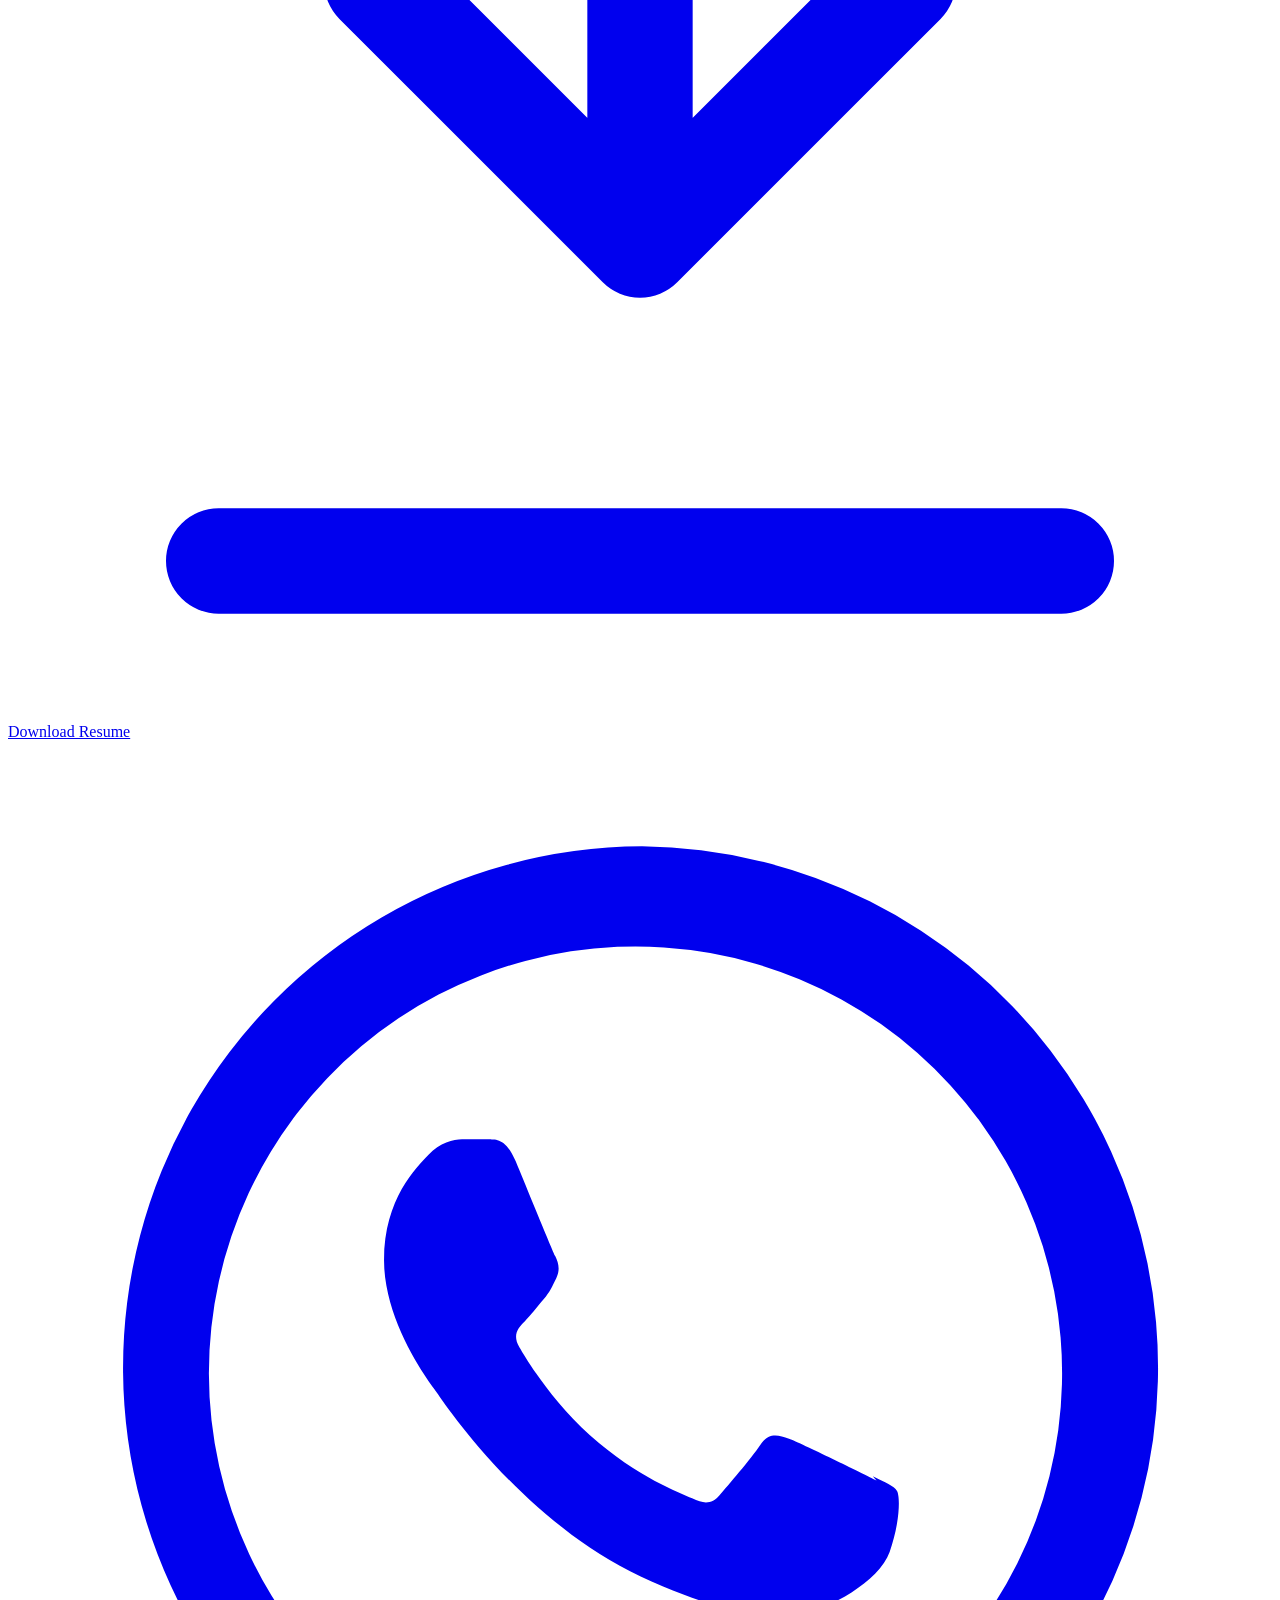
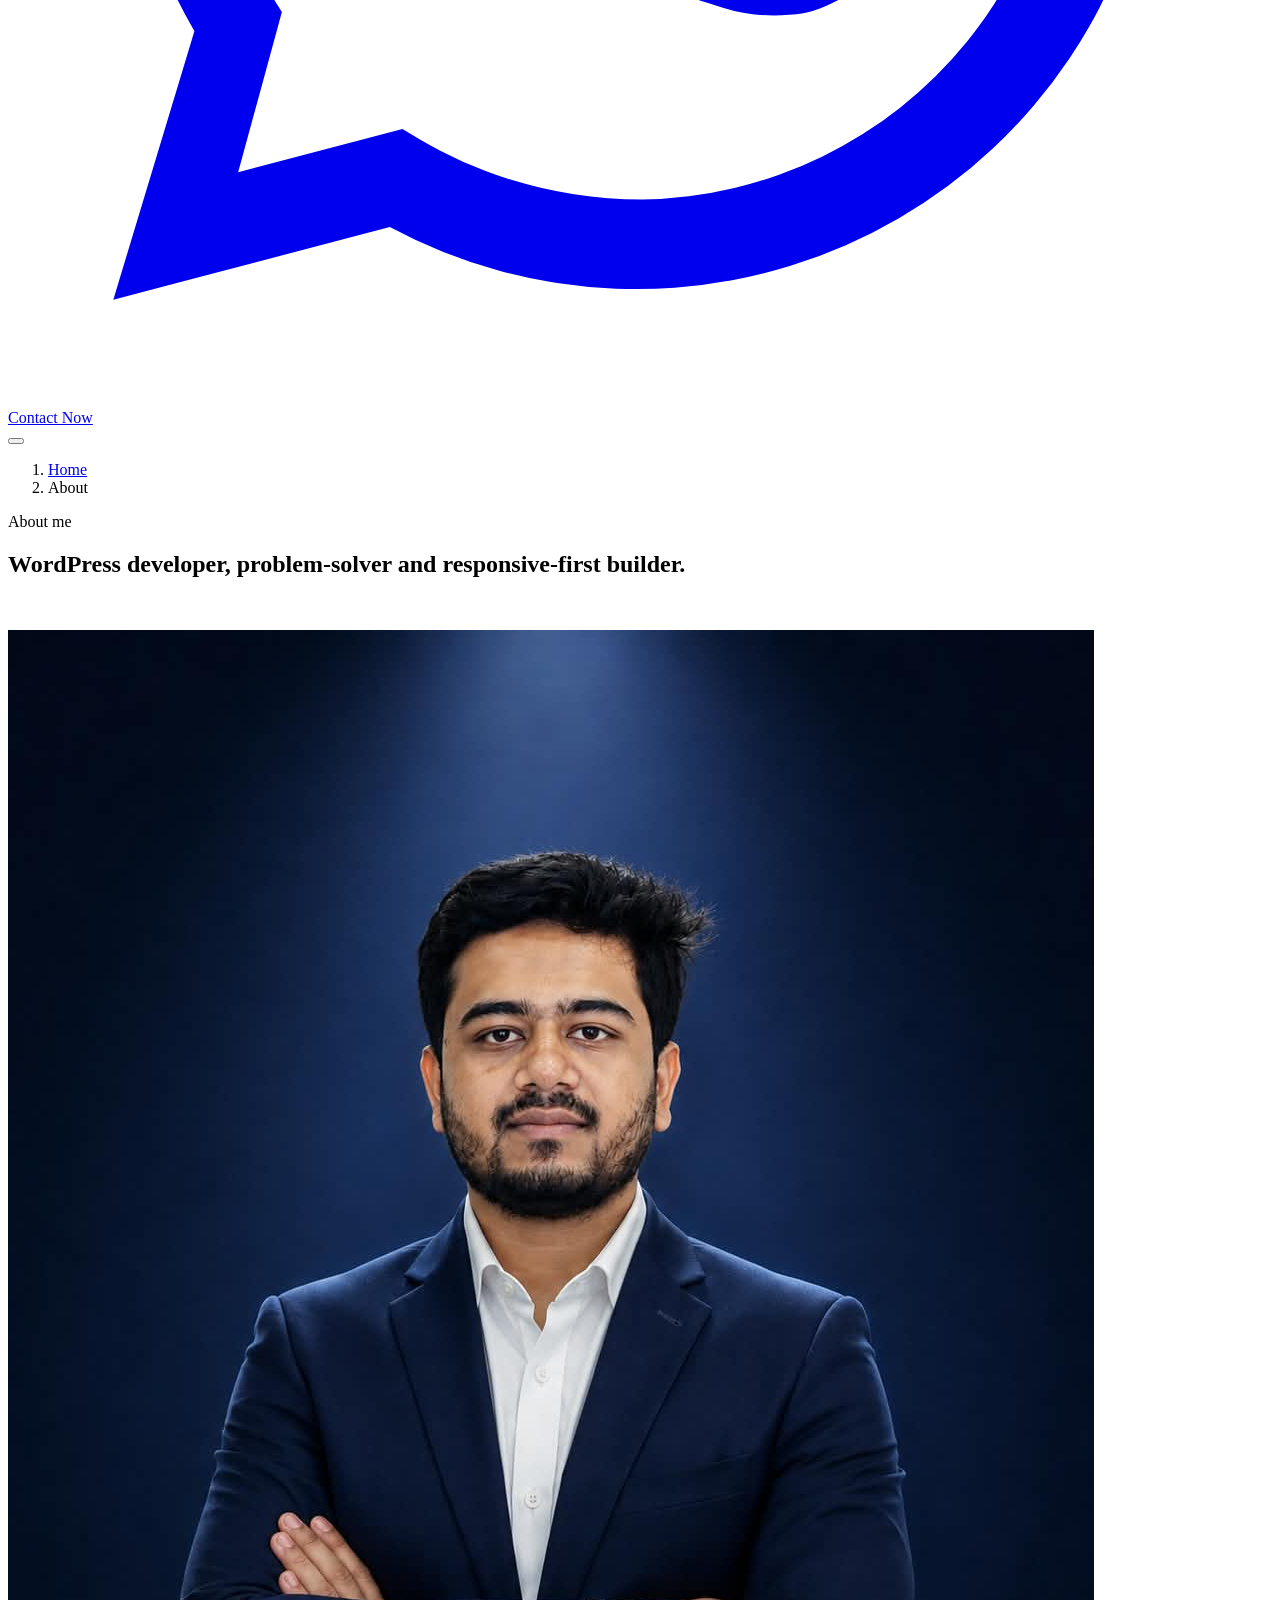
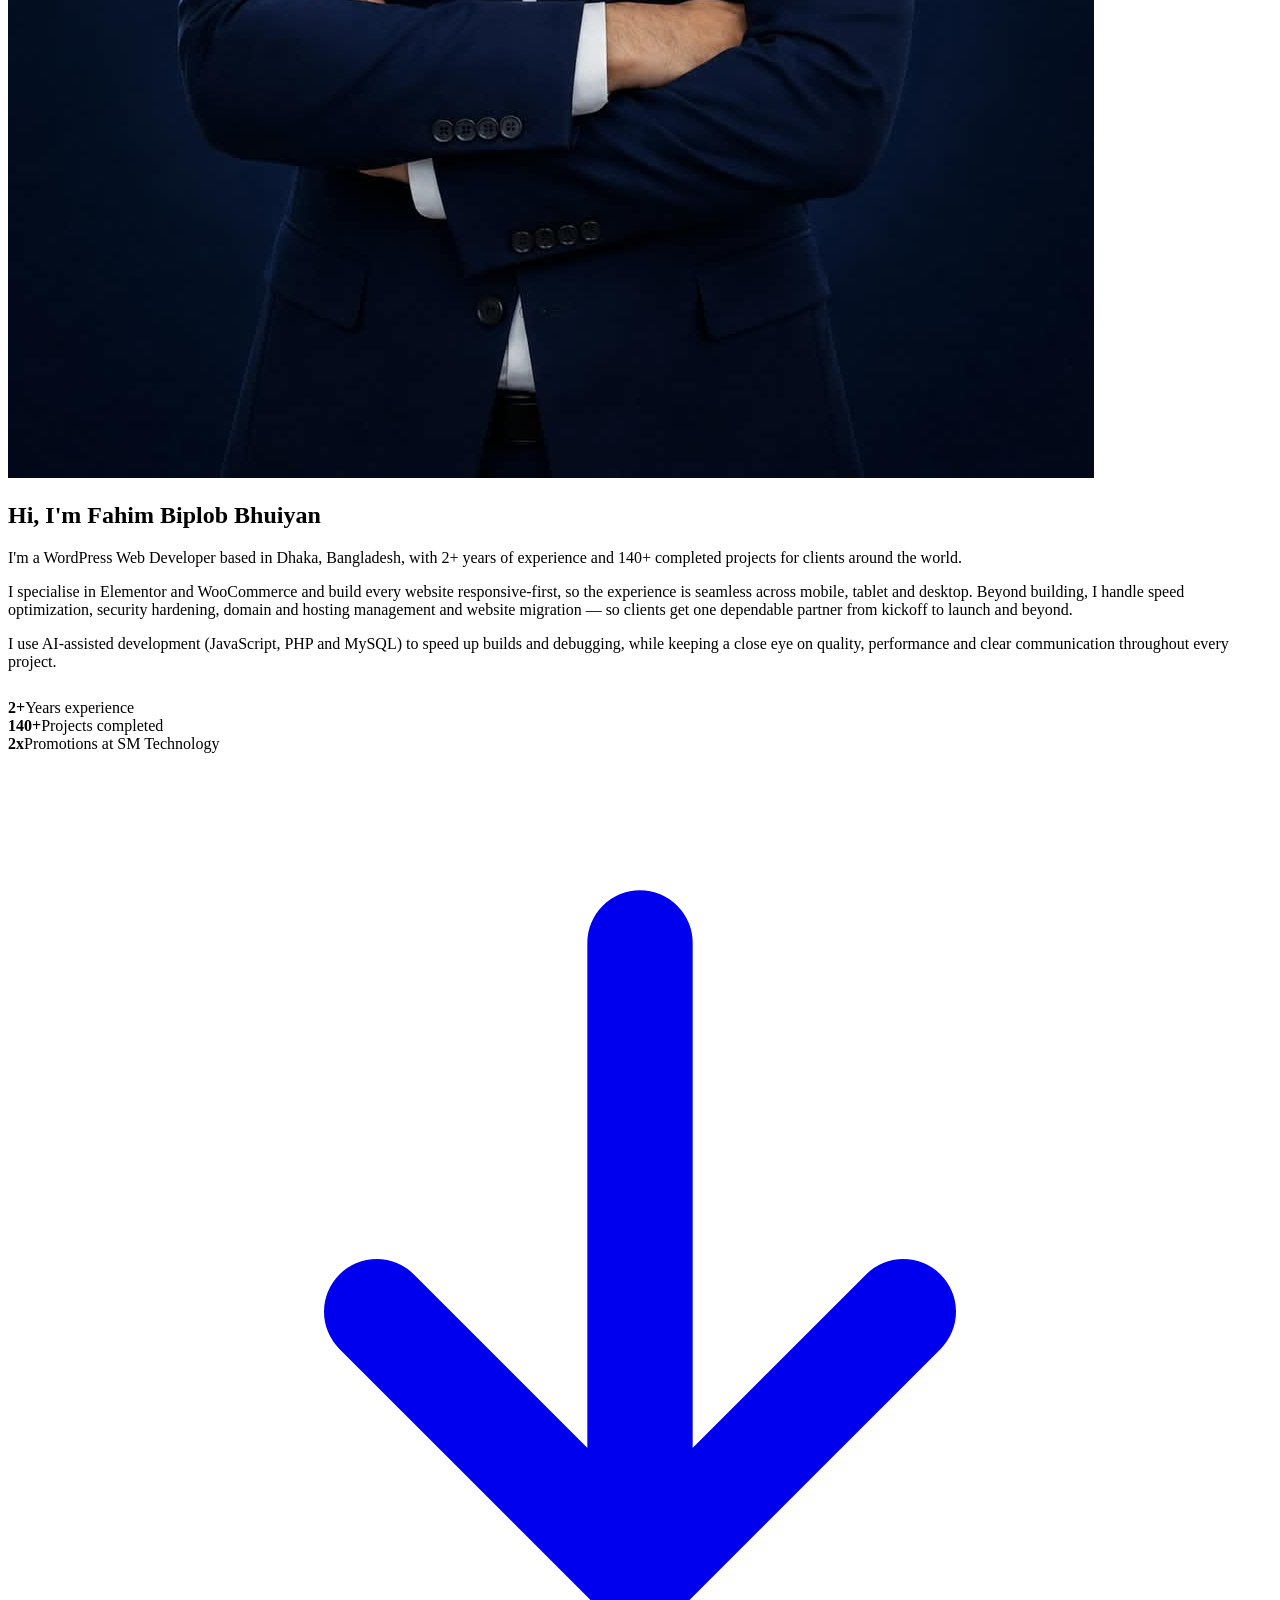
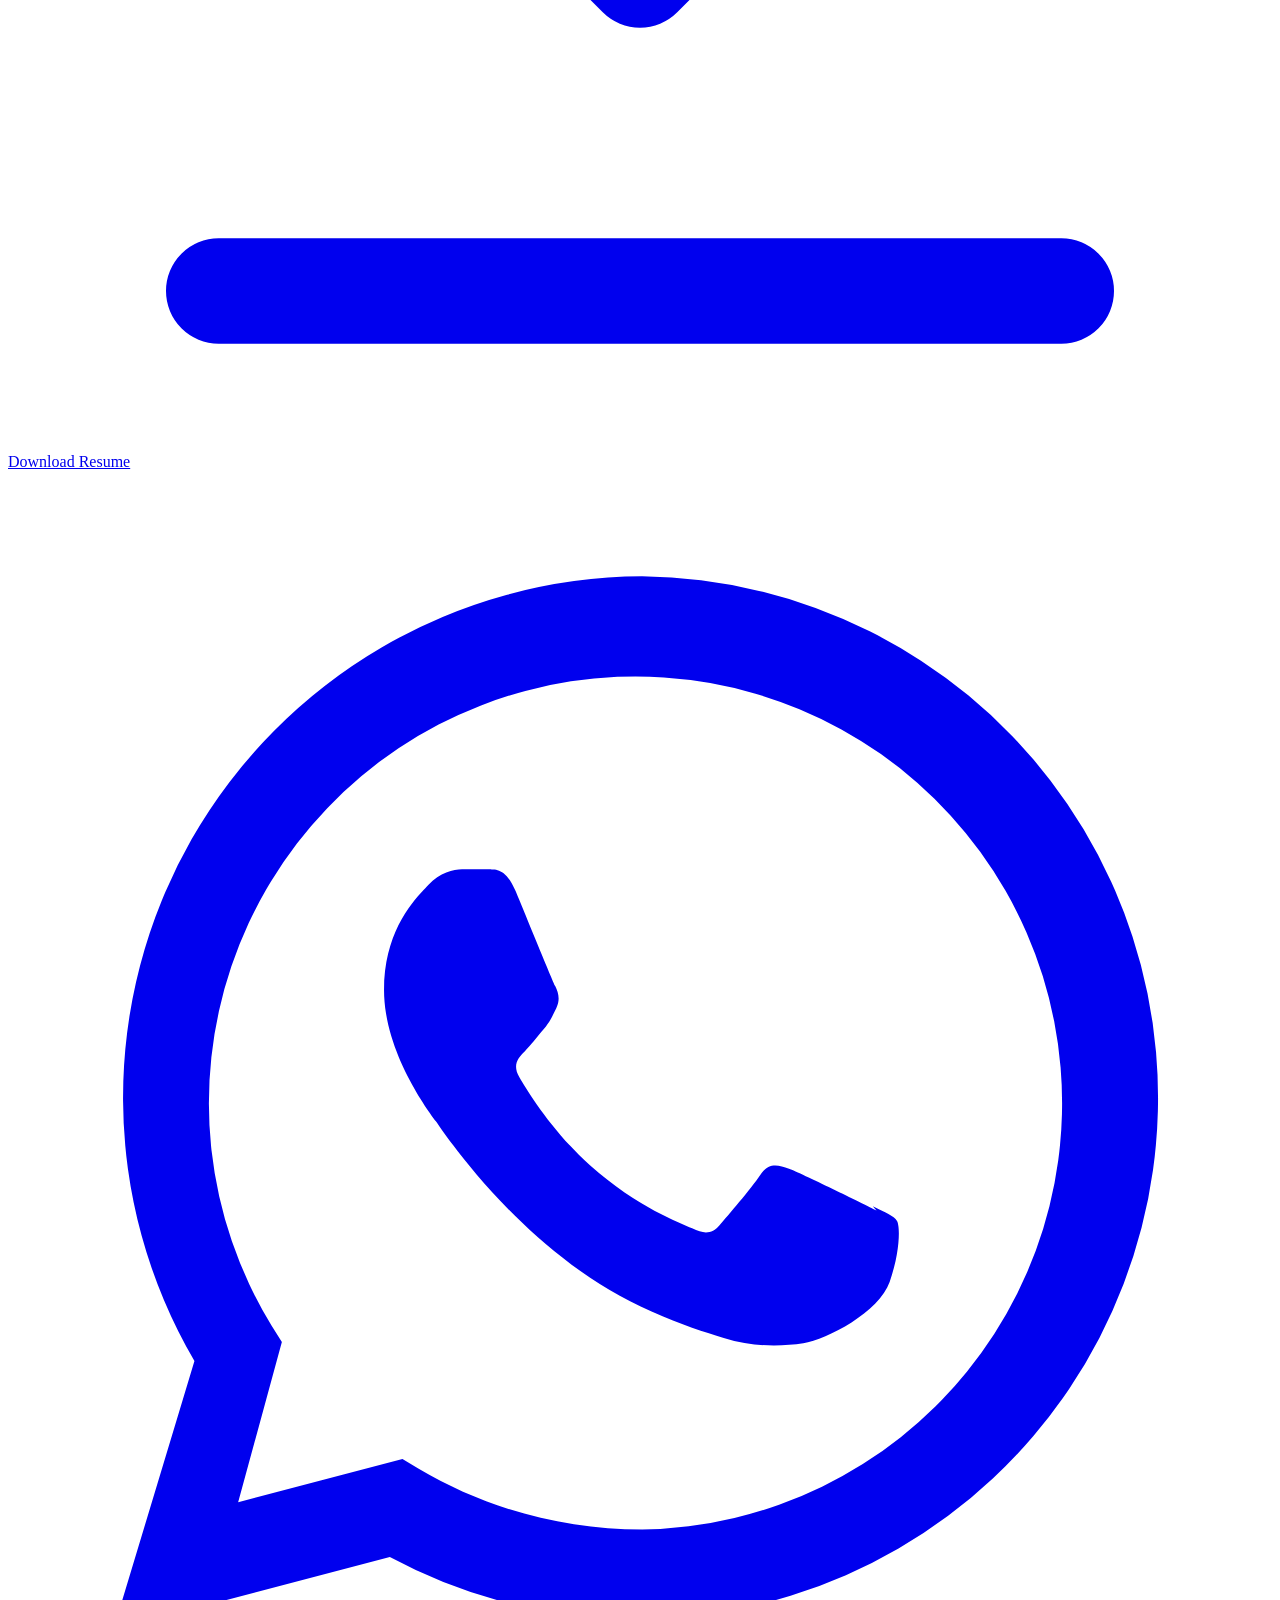
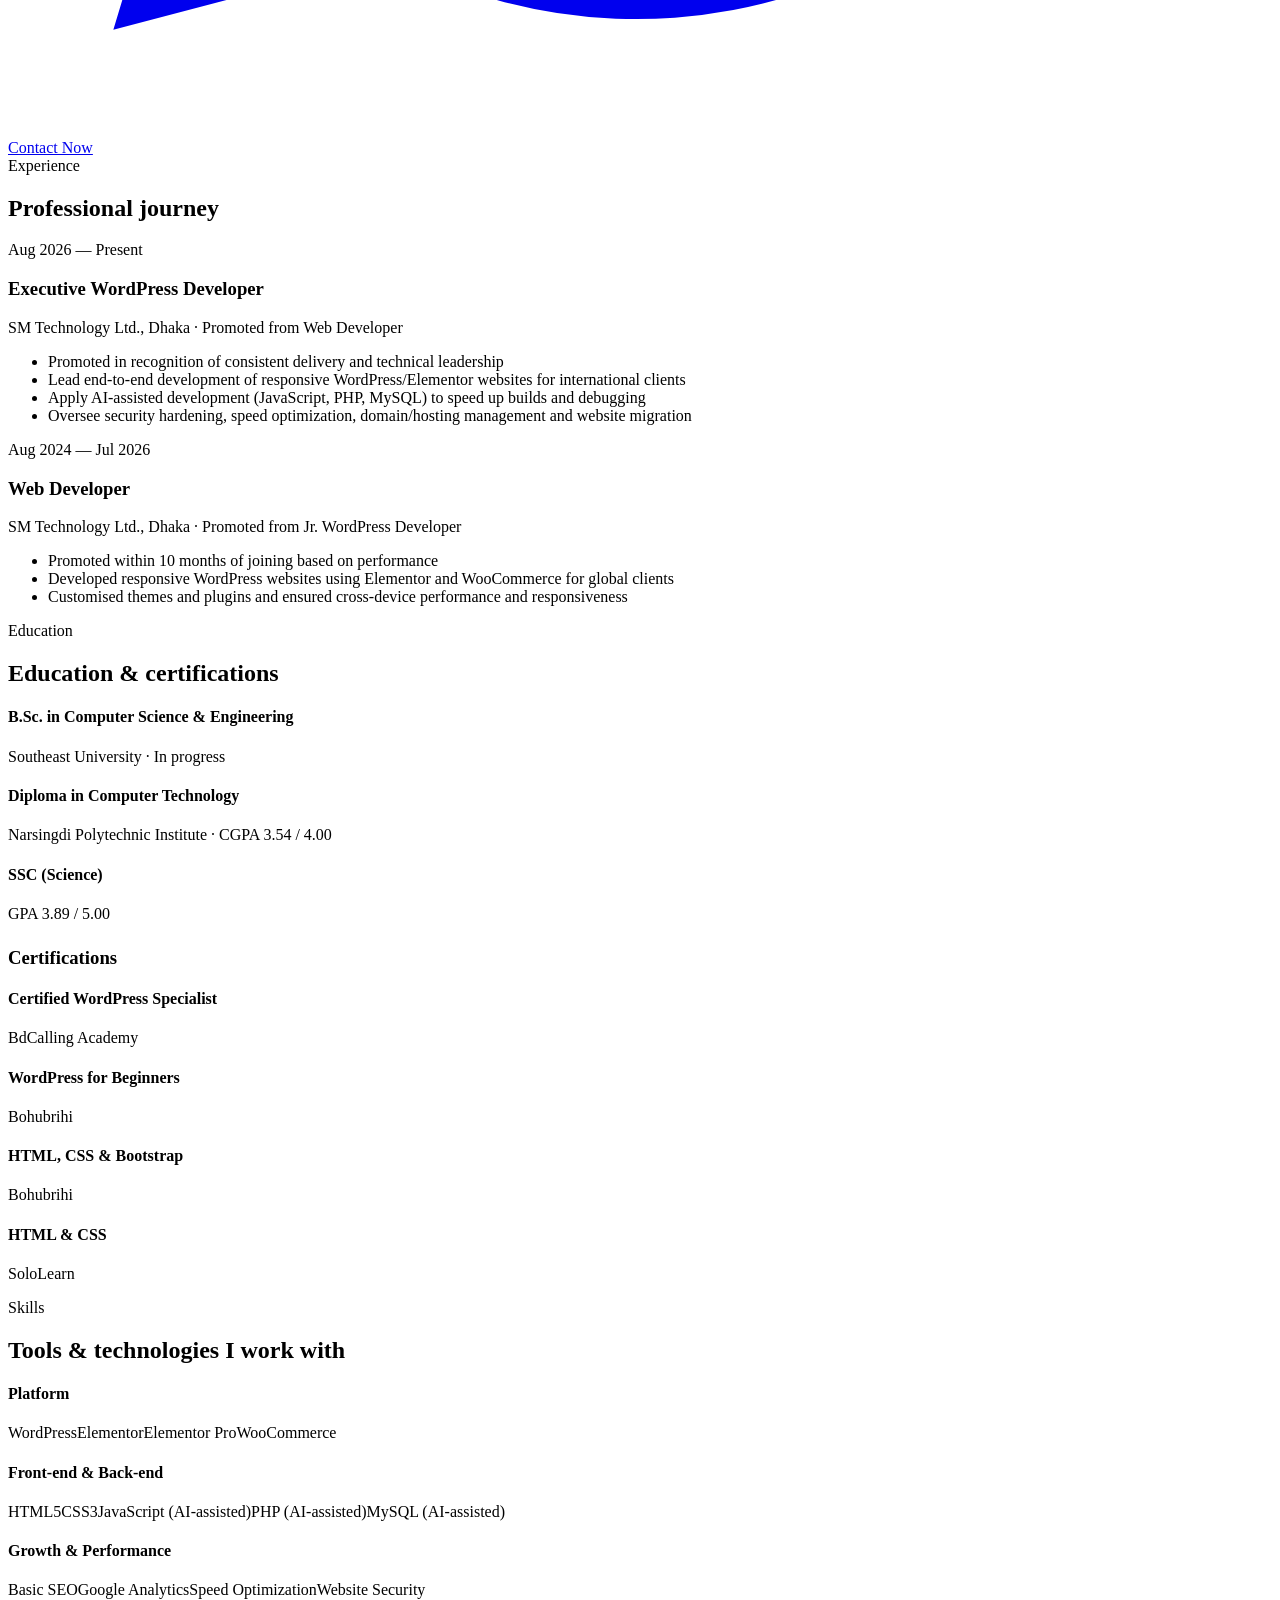
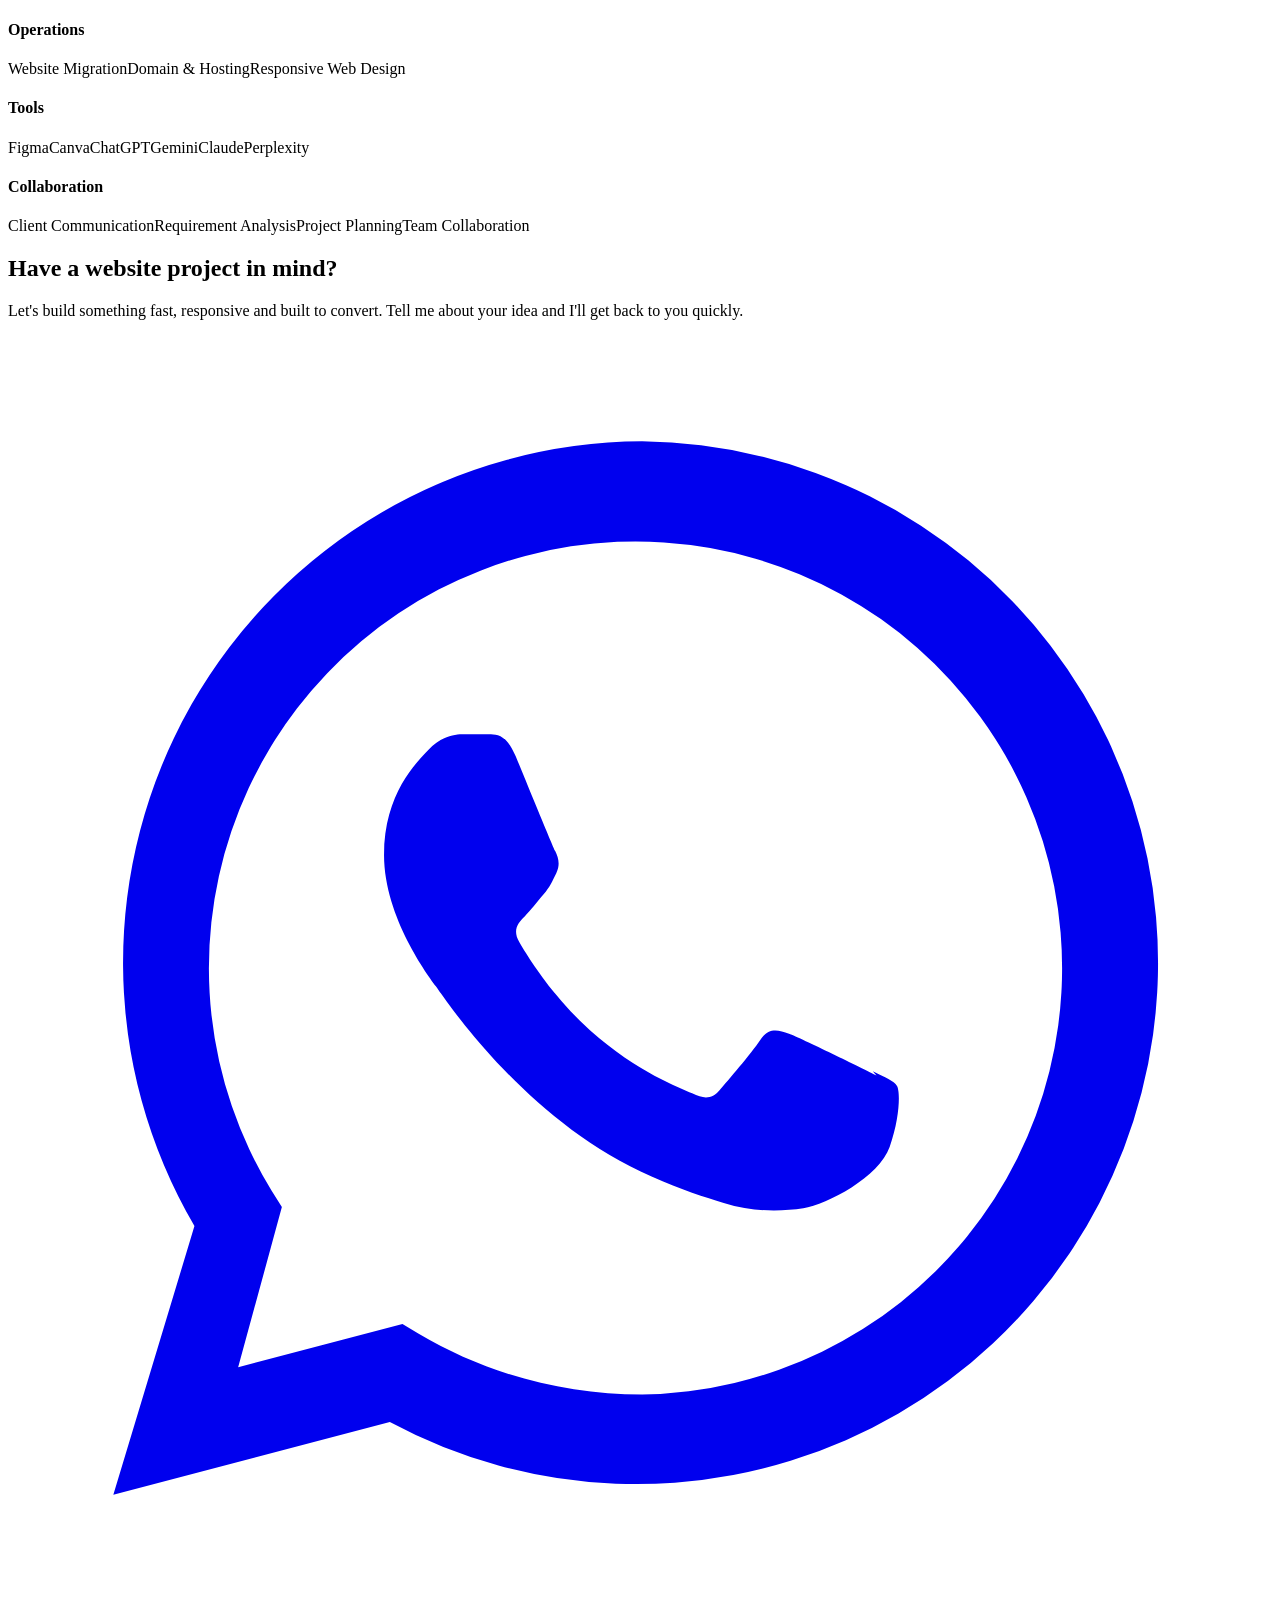
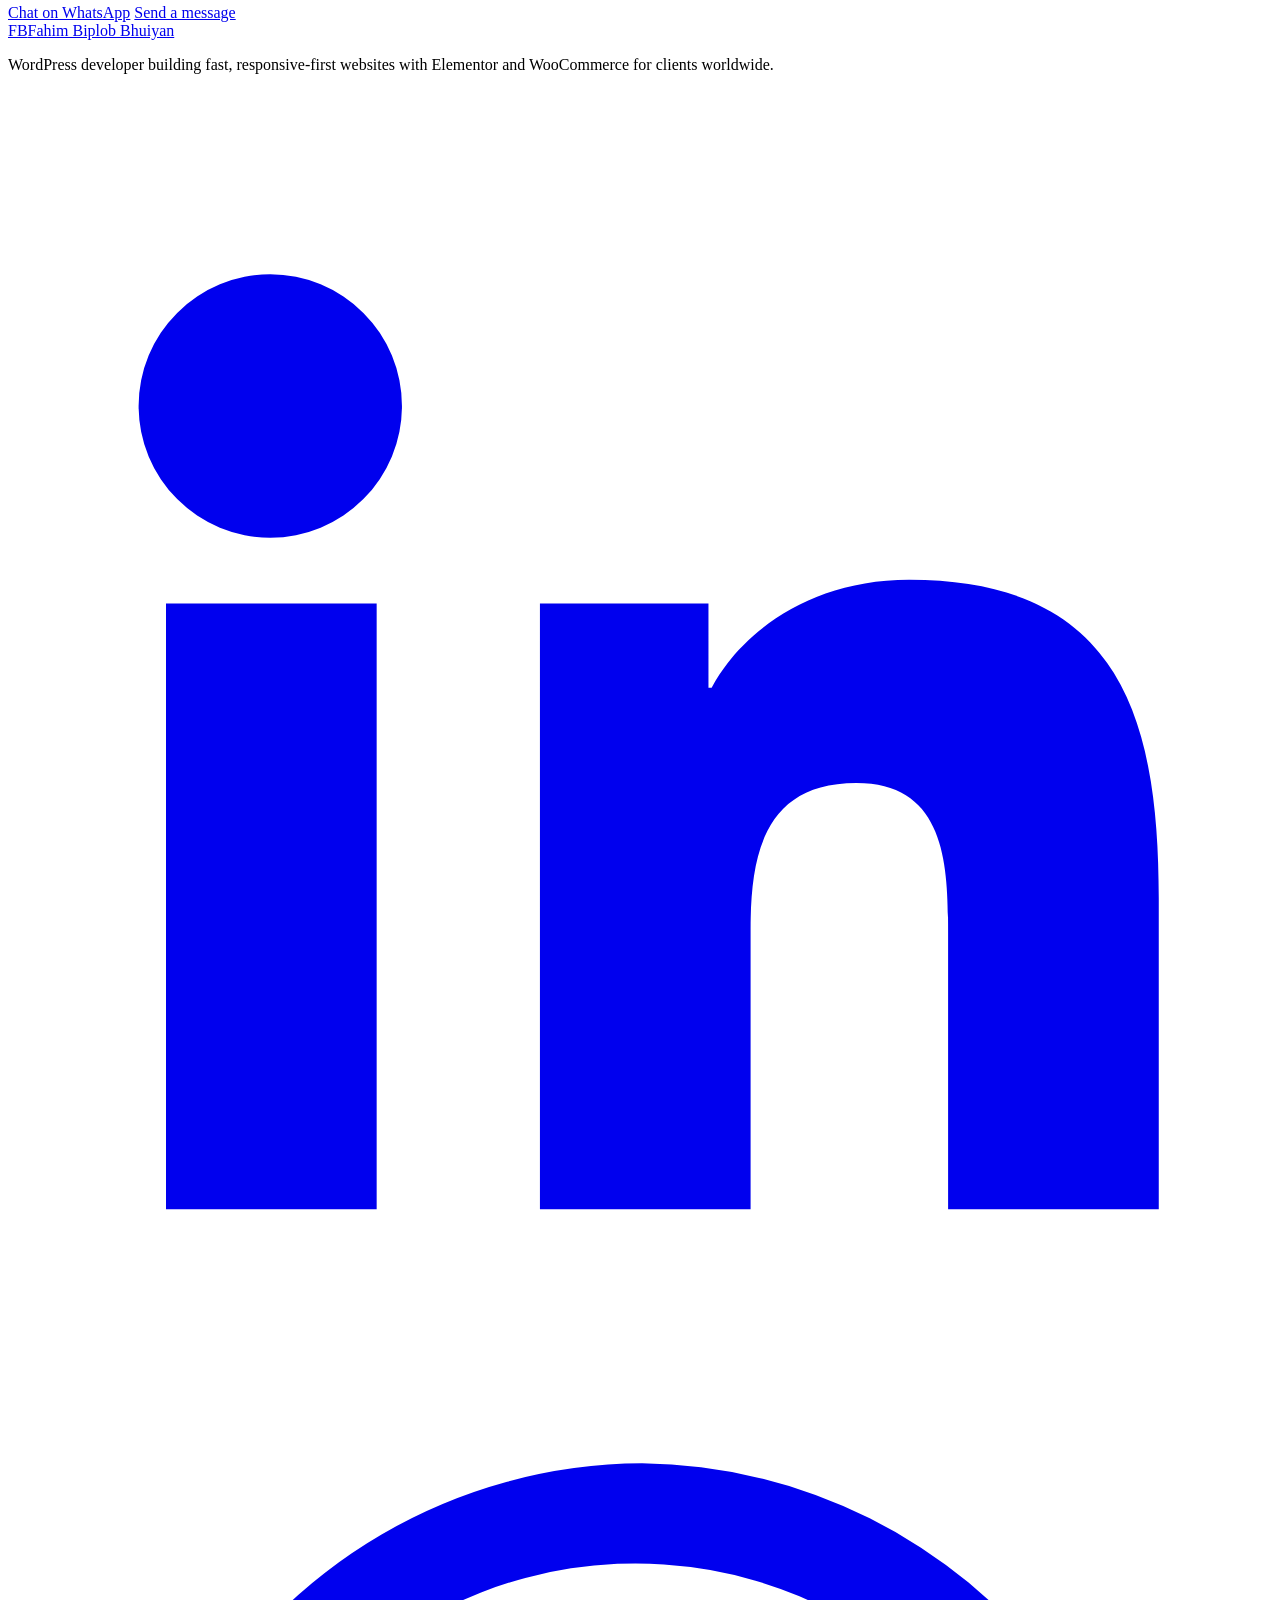
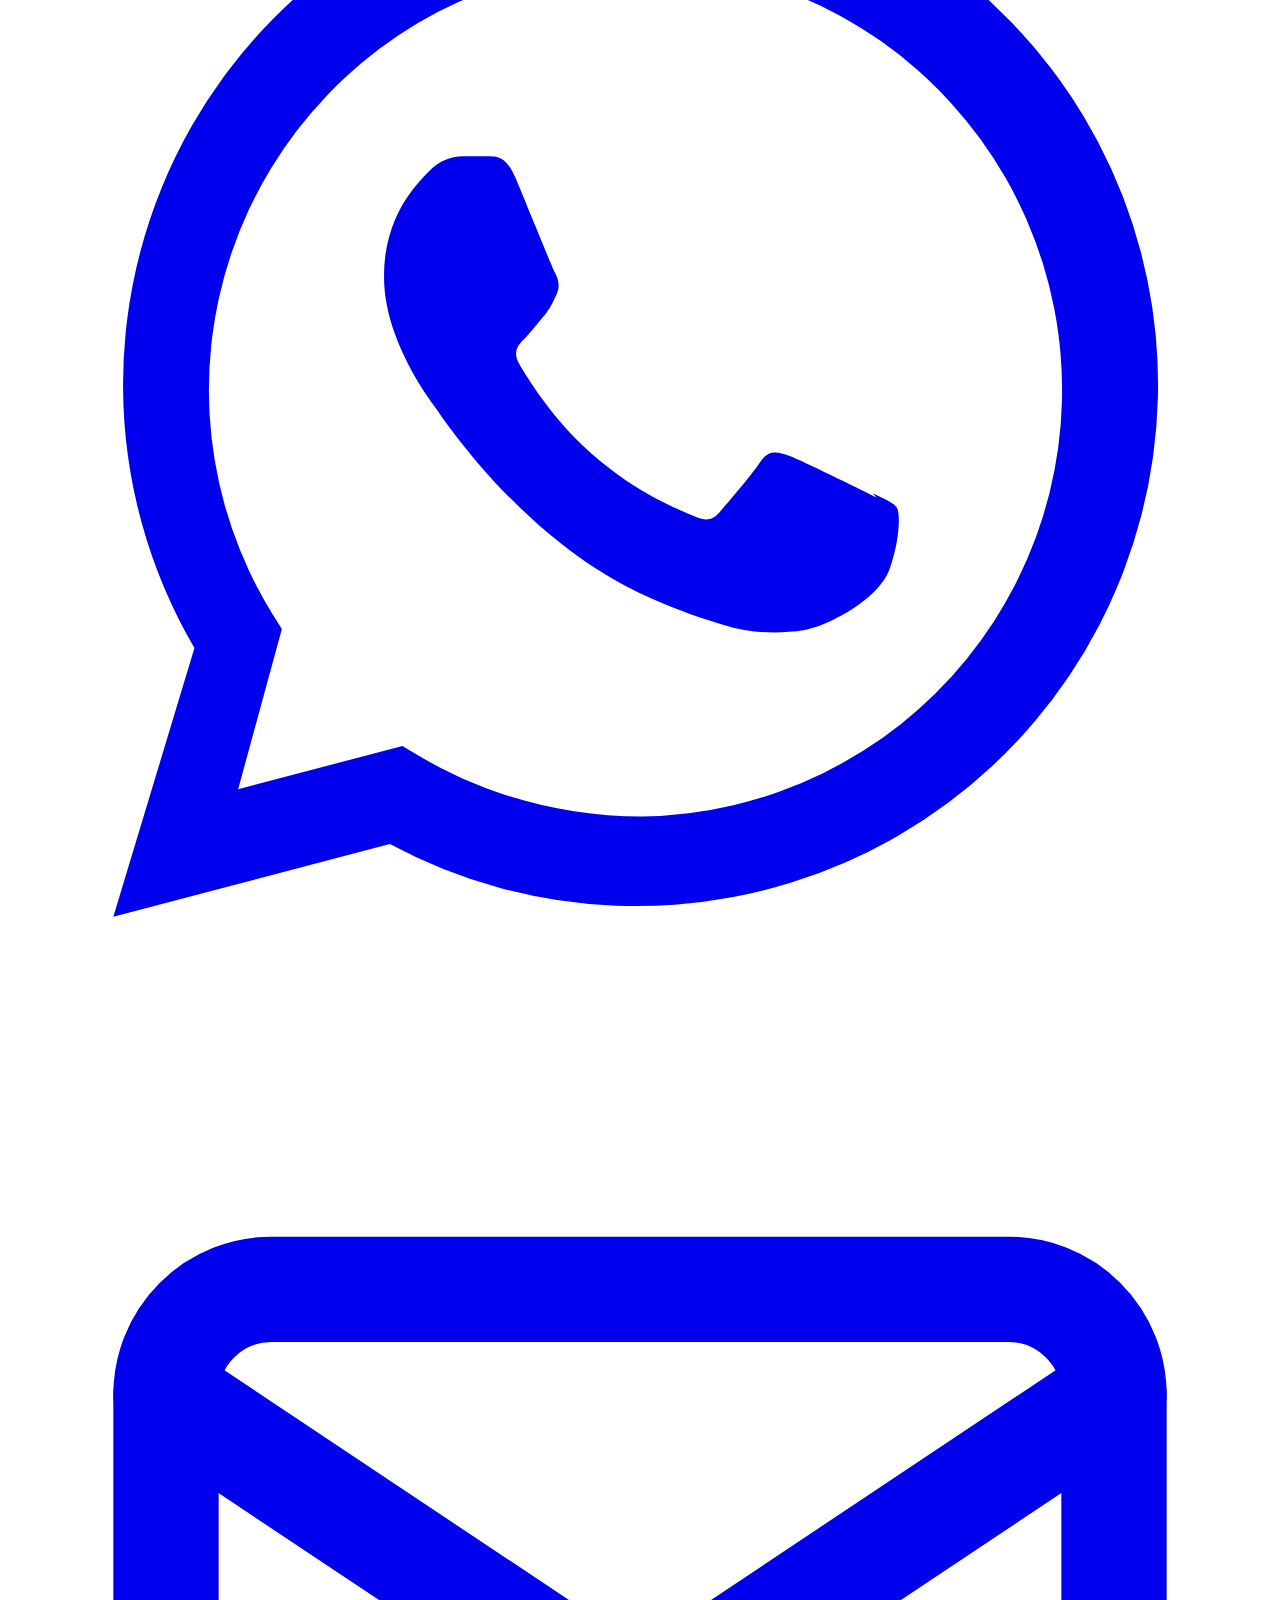
==== commit 127ccbf6: "Update about.html" ====
--- a/about.html
+++ b/about.html
@@ -10,7 +10,7 @@
 <meta property="og:type" content="website">
 <meta property="og:title" content="About — Fahim Biplob Bhuiyan">
 <meta property="og:description" content="Learn about Fahim Biplob Bhuiyan: experience, education, certifications and skills of a WordPress developer specialising in Elementor and WooCommerce.">
-<meta property="og:image" content="assets/fahim-biplob-bhuiyan.jpeg">
+<meta property="og:image" content="fahim-biplob-bhuiyan.jpeg">
 <link rel="icon" href="data:image/svg+xml,%3Csvg xmlns='http://www.w3.org/2000/svg' viewBox='0 0 64 64'%3E%3Crect width='64' height='64' rx='16' fill='%234d8dff'/%3E%3Ctext x='32' y='42' font-family='Arial' font-weight='800' font-size='28' text-anchor='middle' fill='%2304101f'%3EFB%3C/text%3E%3C/svg%3E">
 <link rel="preconnect" href="https://fonts.googleapis.com">
 <link rel="preconnect" href="https://fonts.gstatic.com" crossorigin>
@@ -26,13 +26,13 @@
     <nav class="nav-links" id="nav-menu" aria-label="Main">
       <a class="nav-link" href="index.html">Home</a><a class="nav-link active" href="about.html" aria-current="page">About</a><a class="nav-link" href="projects.html">Projects</a><a class="nav-link" href="contact.html">Contact</a>
       <div class="nav-mobile-cta">
-        <a class="btn btn-ghost" href="assets/Fahim-Biplob-Bhuiyan-Resume.pdf" target="_blank" rel="noopener" download><svg viewBox="0 0 24 24" fill="none" stroke="currentColor" stroke-width="2" stroke-linecap="round" stroke-linejoin="round"><path d="M12 3v12m0 0 5-5m-5 5-5-5M4 21h16"/></svg> Download Resume</a>
+        <a class="btn btn-ghost" href="Fahim-Biplob-Bhuiyan-Resume.pdf" target="_blank" rel="noopener" download><svg viewBox="0 0 24 24" fill="none" stroke="currentColor" stroke-width="2" stroke-linecap="round" stroke-linejoin="round"><path d="M12 3v12m0 0 5-5m-5 5-5-5M4 21h16"/></svg> Download Resume</a>
         <a class="btn btn-wa" href="https://wa.me/8801739857039" target="_blank" rel="noopener"><svg viewBox="0 0 24 24" fill="currentColor"><path d="M12.04 2a9.9 9.9 0 0 0-8.5 14.9L2 22l5.25-1.38A9.9 9.9 0 1 0 12.04 2Zm0 18.1c-1.5 0-2.97-.4-4.25-1.16l-.3-.18-3.12.82.83-3.04-.2-.32A8.1 8.1 0 1 1 12.04 20.1Zm4.45-6.06c-.24-.12-1.44-.71-1.66-.79-.22-.08-.39-.12-.55.12-.16.24-.63.79-.77.95-.14.16-.28.18-.52.06-.24-.12-1.02-.38-1.94-1.2-.72-.64-1.2-1.43-1.34-1.67-.14-.24-.02-.37.1-.49.11-.11.24-.28.36-.42.12-.14.16-.24.24-.4.08-.16.04-.3-.02-.42-.06-.12-.55-1.32-.75-1.8-.2-.47-.4-.41-.55-.42h-.47c-.16 0-.42.06-.64.3-.22.24-.84.82-.84 2s.86 2.32.98 2.48c.12.16 1.69 2.58 4.1 3.62.57.25 1.02.4 1.37.5.58.18 1.1.16 1.51.1.46-.07 1.44-.59 1.64-1.16.2-.57.2-1.06.14-1.16-.06-.1-.22-.16-.46-.28Z"/></svg> Contact Now</a>
       </div>
     </nav>
     <div class="nav-actions">
       <button class="theme-toggle" type="button" data-theme-toggle aria-label="Toggle light / dark theme"><svg class="i-moon" viewBox="0 0 24 24" fill="none" stroke="currentColor" stroke-width="2" stroke-linecap="round" stroke-linejoin="round"><path d="M21 12.8A9 9 0 1 1 11.2 3a7 7 0 0 0 9.8 9.8Z"/></svg><svg class="i-sun" viewBox="0 0 24 24" fill="none" stroke="currentColor" stroke-width="2" stroke-linecap="round" stroke-linejoin="round"><circle cx="12" cy="12" r="4"/><path d="M12 2v2m0 16v2M4.9 4.9l1.4 1.4m11.4 11.4 1.4 1.4M2 12h2m16 0h2M4.9 19.1l1.4-1.4m11.4-11.4 1.4-1.4"/></svg></button>
-      <a class="btn btn-ghost btn-sm" href="assets/Fahim-Biplob-Bhuiyan-Resume.pdf" target="_blank" rel="noopener" download><svg viewBox="0 0 24 24" fill="none" stroke="currentColor" stroke-width="2" stroke-linecap="round" stroke-linejoin="round"><path d="M12 3v12m0 0 5-5m-5 5-5-5M4 21h16"/></svg> Download Resume</a>
+      <a class="btn btn-ghost btn-sm" href="Fahim-Biplob-Bhuiyan-Resume.pdf" target="_blank" rel="noopener" download><svg viewBox="0 0 24 24" fill="none" stroke="currentColor" stroke-width="2" stroke-linecap="round" stroke-linejoin="round"><path d="M12 3v12m0 0 5-5m-5 5-5-5M4 21h16"/></svg> Download Resume</a>
       <a class="btn btn-wa btn-sm" href="https://wa.me/8801739857039" target="_blank" rel="noopener"><svg viewBox="0 0 24 24" fill="currentColor"><path d="M12.04 2a9.9 9.9 0 0 0-8.5 14.9L2 22l5.25-1.38A9.9 9.9 0 1 0 12.04 2Zm0 18.1c-1.5 0-2.97-.4-4.25-1.16l-.3-.18-3.12.82.83-3.04-.2-.32A8.1 8.1 0 1 1 12.04 20.1Zm4.45-6.06c-.24-.12-1.44-.71-1.66-.79-.22-.08-.39-.12-.55.12-.16.24-.63.79-.77.95-.14.16-.28.18-.52.06-.24-.12-1.02-.38-1.94-1.2-.72-.64-1.2-1.43-1.34-1.67-.14-.24-.02-.37.1-.49.11-.11.24-.28.36-.42.12-.14.16-.24.24-.4.08-.16.04-.3-.02-.42-.06-.12-.55-1.32-.75-1.8-.2-.47-.4-.41-.55-.42h-.47c-.16 0-.42.06-.64.3-.22.24-.84.82-.84 2s.86 2.32.98 2.48c.12.16 1.69 2.58 4.1 3.62.57.25 1.02.4 1.37.5.58.18 1.1.16 1.51.1.46-.07 1.44-.59 1.64-1.16.2-.57.2-1.06.14-1.16-.06-.1-.22-.16-.46-.28Z"/></svg> Contact Now</a>
     </div>
     <button class="nav-toggle" type="button" aria-expanded="false" aria-controls="nav-menu" aria-label="Open menu"><span></span></button>
@@ -50,7 +50,7 @@
 
 <section class="section" style="padding-top:32px">
   <div class="container about-grid">
-    <div class="about-photo reveal"><img src="assets/fahim-biplob-bhuiyan.jpeg" alt="Fahim Biplob Bhuiyan" width="1086" height="1448"></div>
+    <div class="about-photo reveal"><img src="fahim-biplob-bhuiyan.jpeg" alt="Fahim Biplob Bhuiyan" width="1086" height="1448"></div>
     <div class="reveal">
       <h2 class="section-title">Hi, I'm Fahim Biplob Bhuiyan</h2>
       <p class="lead">I'm a WordPress Web Developer based in Dhaka, Bangladesh, with 2+ years of experience and 140+ completed projects for clients around the world.</p>
@@ -62,7 +62,7 @@
         <div class="stat"><strong data-count="2" data-suffix="x">2x</strong><span>Promotions at SM Technology</span></div>
       </div>
       <div class="hero-cta" style="margin:32px 0 0">
-        <a class="btn btn-primary" href="assets/Fahim-Biplob-Bhuiyan-Resume.pdf" target="_blank" rel="noopener" download><svg viewBox="0 0 24 24" fill="none" stroke="currentColor" stroke-width="2" stroke-linecap="round" stroke-linejoin="round"><path d="M12 3v12m0 0 5-5m-5 5-5-5M4 21h16"/></svg> Download Resume</a>
+        <a class="btn btn-primary" href="Fahim-Biplob-Bhuiyan-Resume.pdf" target="_blank" rel="noopener" download><svg viewBox="0 0 24 24" fill="none" stroke="currentColor" stroke-width="2" stroke-linecap="round" stroke-linejoin="round"><path d="M12 3v12m0 0 5-5m-5 5-5-5M4 21h16"/></svg> Download Resume</a>
         <a class="btn btn-wa" href="https://wa.me/8801739857039" target="_blank" rel="noopener"><svg viewBox="0 0 24 24" fill="currentColor"><path d="M12.04 2a9.9 9.9 0 0 0-8.5 14.9L2 22l5.25-1.38A9.9 9.9 0 1 0 12.04 2Zm0 18.1c-1.5 0-2.97-.4-4.25-1.16l-.3-.18-3.12.82.83-3.04-.2-.32A8.1 8.1 0 1 1 12.04 20.1Zm4.45-6.06c-.24-.12-1.44-.71-1.66-.79-.22-.08-.39-.12-.55.12-.16.24-.63.79-.77.95-.14.16-.28.18-.52.06-.24-.12-1.02-.38-1.94-1.2-.72-.64-1.2-1.43-1.34-1.67-.14-.24-.02-.37.1-.49.11-.11.24-.28.36-.42.12-.14.16-.24.24-.4.08-.16.04-.3-.02-.42-.06-.12-.55-1.32-.75-1.8-.2-.47-.4-.41-.55-.42h-.47c-.16 0-.42.06-.64.3-.22.24-.84.82-.84 2s.86 2.32.98 2.48c.12.16 1.69 2.58 4.1 3.62.57.25 1.02.4 1.37.5.58.18 1.1.16 1.51.1.46-.07 1.44-.59 1.64-1.16.2-.57.2-1.06.14-1.16-.06-.1-.22-.16-.46-.28Z"/></svg> Contact Now</a>
       </div>
     </div>
@@ -161,7 +161,7 @@
           <li><a href="mailto:biplobbhuiyan40564@gmail.com">biplobbhuiyan40564@gmail.com</a></li>
           <li><a href="tel:+8801739857039">+880 1739 857039</a></li>
           <li>Dhaka, Bangladesh</li>
-          <li><a href="assets/Fahim-Biplob-Bhuiyan-Resume.pdf" target="_blank" rel="noopener" download>Download Resume</a></li>
+          <li><a href="Fahim-Biplob-Bhuiyan-Resume.pdf" target="_blank" rel="noopener" download>Download Resume</a></li>
         </ul>
       </div>
     </div>
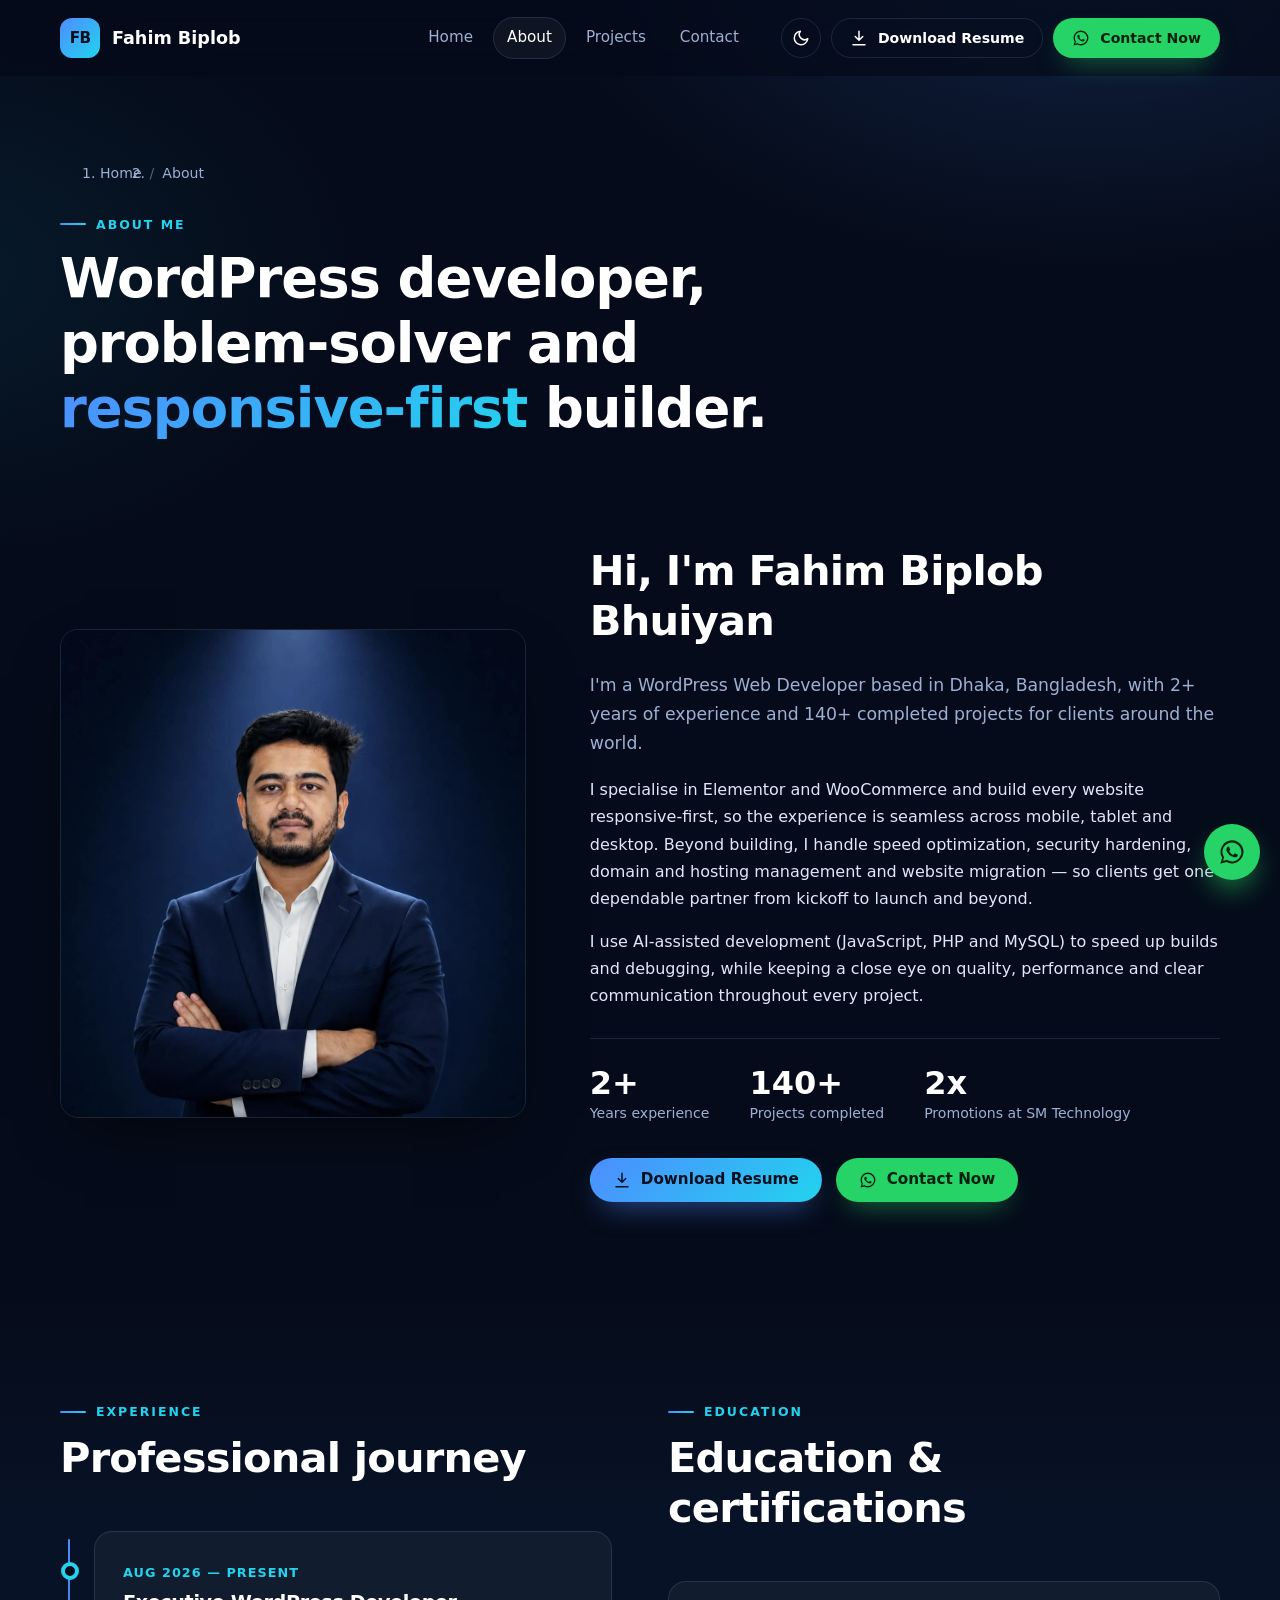
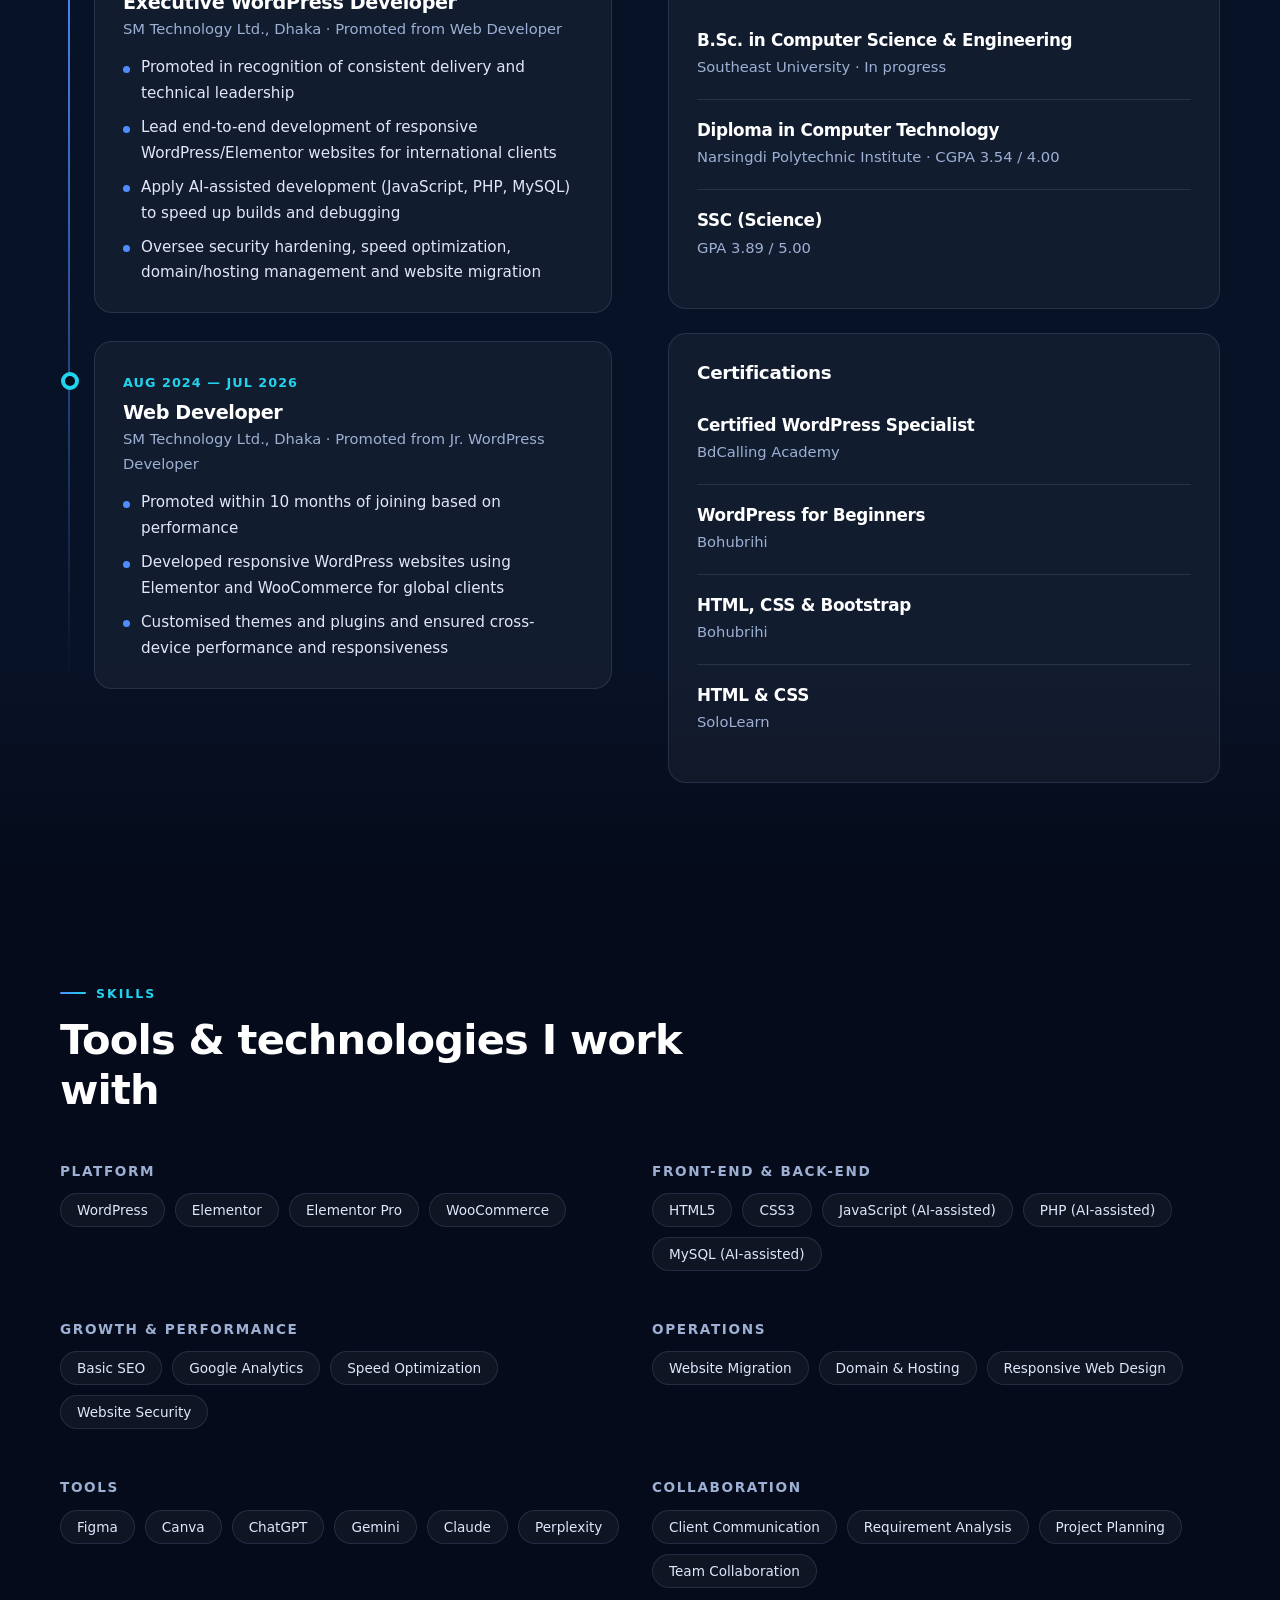
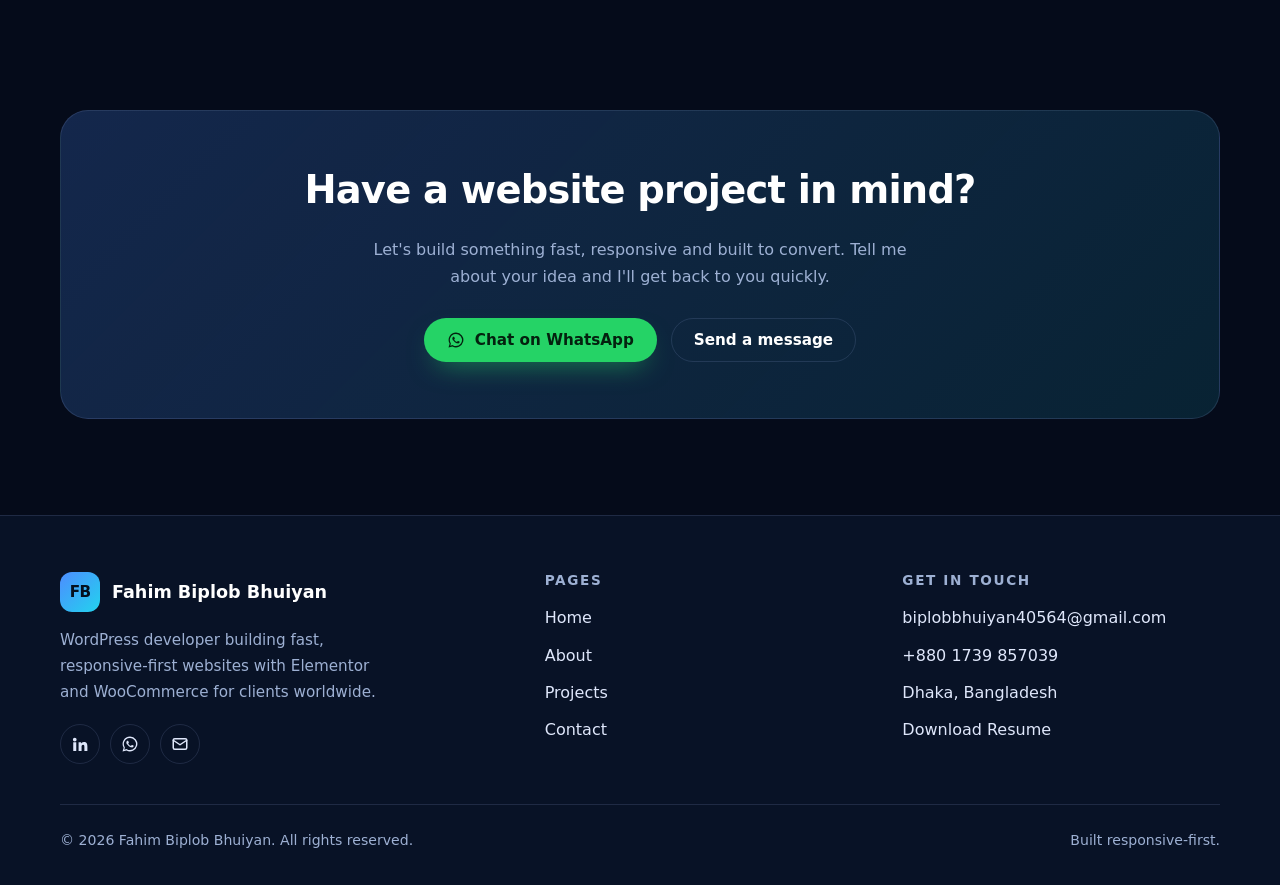
==== commit 4dfc4b92: "Update about.html" ====
--- a/about.html
+++ b/about.html
@@ -15,7 +15,7 @@
 <link rel="preconnect" href="https://fonts.googleapis.com">
 <link rel="preconnect" href="https://fonts.gstatic.com" crossorigin>
 <link href="https://fonts.googleapis.com/css2?family=Inter:wght@400;500;600&family=Sora:wght@500;600;700;800&display=swap" rel="stylesheet">
-<link rel="stylesheet" href="css/style.css">
+<link rel="stylesheet" href="style.css">
 <script>try{if(localStorage.getItem('theme')==='light')document.documentElement.setAttribute('data-theme','light')}catch(e){}</script>
 </head>
 <body data-page="about">
--- a/style.css
+++ b/style.css
@@ -0,0 +1,425 @@
+/* =========================================================
+   Fahim Biplob Bhuiyan — Portfolio
+   Shared stylesheet (all pages)
+   ========================================================= */
+
+:root {
+  --bg: #050b1a;
+  --bg-soft: #081226;
+  --card: rgba(255, 255, 255, 0.045);
+  --card-solid: #0c1730;
+  --border: rgba(148, 170, 220, 0.16);
+  --text: #dfe7fb;
+  --muted: #9db0d3;
+  --heading: #ffffff;
+  --accent: #4d8dff;
+  --accent-2: #22d3ee;
+  --grad: linear-gradient(135deg, #4d8dff 0%, #22d3ee 100%);
+  --wa: #25d366;
+  --wa-dark: #1ebe5b;
+  --radius: 18px;
+  --shadow: 0 24px 60px -24px rgba(0, 0, 0, 0.7);
+  --font-head: "Sora", system-ui, -apple-system, "Segoe UI", sans-serif;
+  --font-body: "Inter", system-ui, -apple-system, "Segoe UI", sans-serif;
+  --container: 1160px;
+  --header-h: 76px;
+}
+
+[data-theme="light"] {
+  --bg: #f4f7ff;
+  --bg-soft: #e9effc;
+  --card: #ffffff;
+  --card-solid: #ffffff;
+  --border: rgba(20, 40, 90, 0.12);
+  --text: #25345a;
+  --muted: #566690;
+  --heading: #0a1330;
+  --shadow: 0 24px 50px -28px rgba(20, 40, 90, 0.35);
+}
+
+*,
+*::before,
+*::after { box-sizing: border-box; }
+
+html { scroll-behavior: smooth; -webkit-text-size-adjust: 100%; }
+
+body {
+  margin: 0;
+  font-family: var(--font-body);
+  font-size: 16px;
+  line-height: 1.7;
+  color: var(--text);
+  background: var(--bg);
+  background-image:
+    radial-gradient(900px 520px at 85% -5%, rgba(77, 141, 255, 0.18), transparent 60%),
+    radial-gradient(700px 480px at -5% 30%, rgba(34, 211, 238, 0.08), transparent 60%);
+  background-attachment: fixed;
+  -webkit-font-smoothing: antialiased;
+  overflow-x: hidden;
+}
+
+img { max-width: 100%; display: block; }
+a { color: inherit; text-decoration: none; }
+ul { margin: 0; padding: 0; list-style: none; }
+h1, h2, h3, h4 { font-family: var(--font-head); color: var(--heading); line-height: 1.2; margin: 0 0 .6em; letter-spacing: -0.02em; }
+p { margin: 0 0 1em; }
+:focus-visible { outline: 2px solid var(--accent-2); outline-offset: 3px; border-radius: 6px; }
+
+.container { width: min(var(--container), 100% - 40px); margin-inline: auto; }
+.skip-link { position: absolute; left: -999px; top: 8px; background: var(--accent); color: #fff; padding: 8px 14px; border-radius: 8px; z-index: 200; }
+.skip-link:focus { left: 12px; }
+
+/* ---------- Buttons ---------- */
+.btn {
+  display: inline-flex; align-items: center; justify-content: center; gap: 10px;
+  padding: 12px 22px; border-radius: 999px; border: 1px solid transparent;
+  font: 600 .95rem/1 var(--font-body); cursor: pointer; white-space: nowrap;
+  transition: transform .2s ease, box-shadow .2s ease, background .2s ease, border-color .2s ease;
+}
+.btn svg { width: 18px; height: 18px; flex: none; }
+.btn:hover { transform: translateY(-2px); }
+.btn-primary { background: var(--grad); color: #04101f; box-shadow: 0 12px 30px -12px rgba(77, 141, 255, .7); }
+.btn-primary:hover { box-shadow: 0 16px 36px -12px rgba(34, 211, 238, .75); }
+.btn-ghost { background: transparent; color: var(--heading); border-color: var(--border); }
+.btn-ghost:hover { border-color: var(--accent-2); background: var(--card); }
+.btn-wa { background: var(--wa); color: #04210f; box-shadow: 0 12px 28px -12px rgba(37, 211, 102, .65); }
+.btn-wa:hover { background: var(--wa-dark); }
+.btn-sm { padding: 10px 18px; font-size: .88rem; }
+.btn-block { width: 100%; }
+
+/* ---------- Header / Navbar ---------- */
+.site-header {
+  position: sticky; top: 0; z-index: 100; height: var(--header-h);
+  background: rgba(5, 11, 26, .72); backdrop-filter: blur(14px); -webkit-backdrop-filter: blur(14px);
+  border-bottom: 1px solid transparent; transition: border-color .25s, background .25s;
+}
+[data-theme="light"] .site-header { background: rgba(244, 247, 255, .8); }
+.site-header.scrolled { border-bottom-color: var(--border); }
+.nav { height: var(--header-h); display: flex; align-items: center; gap: 28px; }
+.brand { display: flex; align-items: center; gap: 12px; font: 700 1.1rem var(--font-head); color: var(--heading); margin-right: auto; }
+.brand-mark {
+  width: 40px; height: 40px; border-radius: 12px; background: var(--grad); color: #04101f;
+  display: grid; place-items: center; font: 800 .95rem var(--font-head); letter-spacing: -0.04em;
+}
+.nav-links { display: flex; align-items: center; gap: 6px; }
+.nav-links a.nav-link { padding: 8px 14px; border-radius: 999px; font-weight: 500; font-size: .95rem; color: var(--muted); transition: color .2s, background .2s; }
+.nav-links a.nav-link:hover { color: var(--heading); background: var(--card); }
+.nav-links a.nav-link.active { color: var(--heading); background: var(--card); box-shadow: inset 0 0 0 1px var(--border); }
+.nav-actions { display: flex; align-items: center; gap: 10px; }
+.theme-toggle {
+  width: 40px; height: 40px; border-radius: 50%; border: 1px solid var(--border); background: transparent;
+  color: var(--heading); display: grid; place-items: center; cursor: pointer; transition: background .2s, border-color .2s;
+}
+.theme-toggle:hover { background: var(--card); border-color: var(--accent-2); }
+.theme-toggle svg { width: 18px; height: 18px; }
+.theme-toggle .i-sun { display: none; }
+[data-theme="light"] .theme-toggle .i-sun { display: block; }
+[data-theme="light"] .theme-toggle .i-moon { display: none; }
+.nav-toggle { display: none; width: 44px; height: 44px; border-radius: 12px; border: 1px solid var(--border); background: var(--card); cursor: pointer; padding: 0; position: relative; }
+.nav-toggle span, .nav-toggle span::before, .nav-toggle span::after {
+  content: ""; position: absolute; left: 50%; top: 50%; width: 20px; height: 2px; background: var(--heading);
+  transform: translate(-50%, -50%); transition: transform .25s, opacity .25s; border-radius: 2px;
+}
+.nav-toggle span::before { transform: translate(-50%, calc(-50% - 6px)); }
+.nav-toggle span::after { transform: translate(-50%, calc(-50% + 6px)); }
+.nav-toggle[aria-expanded="true"] span { background: transparent; }
+.nav-toggle[aria-expanded="true"] span::before { transform: translate(-50%, -50%) rotate(45deg); }
+.nav-toggle[aria-expanded="true"] span::after { transform: translate(-50%, -50%) rotate(-45deg); }
+.nav-mobile-cta { display: none; }
+
+/* ---------- Sections ---------- */
+.section { padding: 96px 0; position: relative; }
+.section-alt { background: linear-gradient(180deg, transparent, var(--bg-soft) 18%, var(--bg-soft) 82%, transparent); }
+.section-head { max-width: 640px; margin-bottom: 48px; }
+.section-head.center { margin-inline: auto; text-align: center; }
+.eyebrow {
+  display: inline-flex; align-items: center; gap: 10px; font: 600 .78rem var(--font-body);
+  letter-spacing: .16em; text-transform: uppercase; color: var(--accent-2); margin-bottom: 14px;
+}
+.eyebrow::before { content: ""; width: 26px; height: 2px; background: var(--grad); border-radius: 2px; }
+.section-title { font-size: clamp(1.8rem, 3.6vw, 2.6rem); }
+.lead { color: var(--muted); font-size: 1.08rem; }
+.gradient-text { background: var(--grad); -webkit-background-clip: text; background-clip: text; color: transparent; }
+
+/* ---------- Hero ---------- */
+.hero { padding: 64px 0 96px; overflow-x: clip; }
+.hero-grid { display: grid; grid-template-columns: 1.1fr .9fr; gap: 64px; align-items: center; }
+.badge {
+  display: inline-flex; align-items: center; gap: 10px; padding: 8px 16px; border-radius: 999px;
+  border: 1px solid var(--border); background: var(--card); font-size: .85rem; font-weight: 500; color: var(--muted);
+}
+.badge .dot { width: 9px; height: 9px; border-radius: 50%; background: var(--wa); box-shadow: 0 0 0 0 rgba(37, 211, 102, .6); animation: pulse 2s infinite; }
+@keyframes pulse { 70% { box-shadow: 0 0 0 10px rgba(37, 211, 102, 0); } 100% { box-shadow: 0 0 0 0 rgba(37, 211, 102, 0); } }
+.hero h1 { font-size: clamp(2.3rem, 5.2vw, 3.9rem); margin: 22px 0 20px; letter-spacing: -0.035em; }
+.hero p.lead { max-width: 540px; margin-bottom: 32px; }
+.hero-cta { display: flex; flex-wrap: wrap; gap: 14px; margin-bottom: 44px; }
+.stats { display: flex; flex-wrap: wrap; gap: 14px 40px; padding-top: 28px; border-top: 1px solid var(--border); }
+.stat strong { display: block; font: 700 2rem/1 var(--font-head); color: var(--heading); }
+.stat span { font-size: .88rem; color: var(--muted); }
+
+.hero-visual { position: relative; justify-self: center; width: min(100%, 440px); }
+.hero-visual::before {
+  content: ""; position: absolute; inset: -6%; border-radius: 40px; background: var(--grad); opacity: .35; filter: blur(60px); z-index: 0;
+}
+.photo-frame {
+  position: relative; z-index: 1; border-radius: 28px; overflow: hidden; border: 1px solid var(--border);
+  box-shadow: var(--shadow); aspect-ratio: 3 / 4; background: #0a1a3a;
+}
+.photo-frame img { width: 100%; height: 100%; object-fit: cover; object-position: center top; }
+.float-chip {
+  position: absolute; z-index: 2; display: flex; align-items: center; gap: 10px; padding: 10px 16px; border-radius: 14px;
+  background: rgba(10, 21, 48, .85); backdrop-filter: blur(10px); border: 1px solid var(--border); color: #fff;
+  font: 600 .85rem var(--font-body); box-shadow: var(--shadow); animation: float 6s ease-in-out infinite;
+}
+.float-chip small { display: block; font-weight: 400; color: #9db0d3; font-size: .75rem; }
+.float-chip i { width: 34px; height: 34px; border-radius: 10px; background: var(--grad); display: grid; place-items: center; color: #04101f; font-style: normal; font-weight: 800; }
+.chip-a { left: -28px; bottom: 16%; }
+.chip-b { right: -22px; top: 10%; animation-delay: -3s; }
+@keyframes float { 50% { transform: translateY(-10px); } }
+
+/* ---------- Skills strip ---------- */
+.skills-strip { border-block: 1px solid var(--border); padding: 22px 0; background: var(--card); }
+.skills-strip ul { display: flex; flex-wrap: wrap; justify-content: center; gap: 12px 34px; color: var(--muted); font: 600 .95rem var(--font-head); }
+.skills-strip li { display: flex; align-items: center; gap: 10px; }
+.skills-strip li::before { content: ""; width: 6px; height: 6px; border-radius: 50%; background: var(--accent-2); }
+
+/* ---------- Cards / grids ---------- */
+.grid { display: grid; gap: 24px; }
+.grid-2 { grid-template-columns: repeat(2, 1fr); }
+.grid-3 { grid-template-columns: repeat(3, 1fr); }
+.grid-4 { grid-template-columns: repeat(4, 1fr); }
+.card {
+  background: var(--card); border: 1px solid var(--border); border-radius: var(--radius); padding: 28px;
+  transition: transform .25s, border-color .25s, box-shadow .25s;
+}
+.card:hover { transform: translateY(-4px); border-color: rgba(77, 141, 255, .5); box-shadow: var(--shadow); }
+.icon-box { width: 50px; height: 50px; border-radius: 14px; display: grid; place-items: center; background: rgba(77, 141, 255, .14); color: var(--accent-2); margin-bottom: 18px; }
+.icon-box svg { width: 24px; height: 24px; }
+.card h3 { font-size: 1.15rem; }
+.card p { color: var(--muted); margin: 0; font-size: .95rem; }
+
+.chip {
+  display: inline-block; padding: 6px 14px; border-radius: 999px; background: rgba(77, 141, 255, .12);
+  border: 1px solid rgba(77, 141, 255, .28); color: var(--accent-2); font: 600 .78rem var(--font-body);
+}
+.chips { display: flex; flex-wrap: wrap; gap: 10px; }
+.chips .chip { color: var(--text); background: var(--card); border-color: var(--border); font-weight: 500; font-size: .85rem; padding: 8px 16px; }
+
+/* ---------- About preview ---------- */
+.about-grid { display: grid; grid-template-columns: .85fr 1.15fr; gap: 64px; align-items: center; }
+.about-photo { border-radius: var(--radius); overflow: hidden; border: 1px solid var(--border); aspect-ratio: 4 / 4.2; position: relative; box-shadow: var(--shadow); }
+.about-photo img { width: 100%; height: 100%; object-fit: cover; object-position: center 12%; }
+.check-list { display: grid; gap: 12px; margin: 24px 0 32px; }
+.check-list li { display: flex; gap: 12px; align-items: flex-start; color: var(--text); }
+.check-list li::before {
+  content: ""; flex: none; width: 22px; height: 22px; margin-top: 2px; border-radius: 50%; background: var(--grad);
+  -webkit-mask: url("data:image/svg+xml;utf8,<svg xmlns='http://www.w3.org/2000/svg' viewBox='0 0 24 24'><path d='M9.5 16.2 5.3 12l-1.4 1.4 5.6 5.6L20.2 8.3l-1.4-1.4z'/></svg>") center/contain no-repeat;
+  mask: url("data:image/svg+xml;utf8,<svg xmlns='http://www.w3.org/2000/svg' viewBox='0 0 24 24'><path d='M9.5 16.2 5.3 12l-1.4 1.4 5.6 5.6L20.2 8.3l-1.4-1.4z'/></svg>") center/contain no-repeat;
+}
+
+/* ---------- Browser mockup + project cards ---------- */
+.browser { border-radius: 14px; overflow: hidden; border: 1px solid var(--border); background: var(--card-solid); box-shadow: var(--shadow); }
+.browser-bar { display: flex; align-items: center; gap: 7px; padding: 11px 14px; background: rgba(255, 255, 255, .05); border-bottom: 1px solid var(--border); }
+.browser-bar i { width: 10px; height: 10px; border-radius: 50%; background: #ff5f57; }
+.browser-bar i:nth-child(2) { background: #febc2e; }
+.browser-bar i:nth-child(3) { background: #28c840; }
+.browser-bar span { margin-left: 10px; flex: 1; padding: 4px 12px; border-radius: 8px; background: rgba(255, 255, 255, .06); color: var(--muted); font-size: .76rem; overflow: hidden; text-overflow: ellipsis; white-space: nowrap; }
+.shot {
+  position: relative; aspect-ratio: 16 / 10; overflow: hidden;
+  background: linear-gradient(135deg, #0f2a5c, #0b1e44 55%, #0a3a52);
+  display: grid; place-items: center; color: rgba(255, 255, 255, .55); font: 700 1.1rem var(--font-head); text-align: center; padding: 20px;
+}
+.shot img { position: absolute; inset: 0; width: 100%; height: 100%; object-fit: cover; object-position: top center; transition: transform .6s ease; }
+.shot-full { aspect-ratio: auto; height: min(620px, 70vh); overflow-y: auto; display: block; padding: 0; }
+.shot-full img { position: static; height: auto; width: 100%; object-fit: initial; }
+.shot-full .shot-fallback { position: absolute; inset: 0; display: grid; place-items: center; }
+
+.project-card { display: flex; flex-direction: column; border-radius: var(--radius); background: var(--card); border: 1px solid var(--border); overflow: hidden; transition: transform .25s, border-color .25s, box-shadow .25s; }
+.project-card:hover { transform: translateY(-6px); border-color: rgba(77, 141, 255, .55); box-shadow: var(--shadow); }
+.project-card:hover .shot img { transform: scale(1.04); }
+.project-card .browser { border: 0; border-radius: 0; box-shadow: none; border-bottom: 1px solid var(--border); }
+.project-body { padding: 24px 26px 28px; display: flex; flex-direction: column; gap: 6px; flex: 1; }
+.project-body h3 { font-size: 1.25rem; margin: 10px 0 4px; }
+.project-body p { color: var(--muted); font-size: .95rem; margin-bottom: 14px; }
+.link-arrow { margin-top: auto; font-weight: 600; color: var(--accent-2); display: inline-flex; align-items: center; gap: 8px; }
+.link-arrow svg { width: 16px; height: 16px; transition: transform .2s; }
+.project-card:hover .link-arrow svg { transform: translateX(5px); }
+.project-card[hidden] { display: none; }
+
+.filters { display: flex; flex-wrap: wrap; gap: 10px; margin-bottom: 40px; }
+.filter-btn { padding: 10px 20px; border-radius: 999px; border: 1px solid var(--border); background: transparent; color: var(--muted); font: 600 .9rem var(--font-body); cursor: pointer; transition: all .2s; }
+.filter-btn:hover { color: var(--heading); border-color: var(--accent-2); }
+.filter-btn.active { background: var(--grad); color: #04101f; border-color: transparent; }
+
+/* ---------- Page hero (inner pages) ---------- */
+.page-hero { padding: 72px 0 40px; }
+.breadcrumb { display: flex; flex-wrap: wrap; gap: 8px; font-size: .88rem; color: var(--muted); margin-bottom: 20px; }
+.breadcrumb a:hover { color: var(--accent-2); }
+.breadcrumb li + li::before { content: "/"; margin-right: 8px; opacity: .5; }
+.page-hero h1 { font-size: clamp(2.1rem, 4.6vw, 3.4rem); max-width: 820px; }
+.page-hero .lead { max-width: 680px; }
+
+/* ---------- Timeline ---------- */
+.timeline { position: relative; display: grid; gap: 28px; padding-left: 34px; }
+.timeline::before { content: ""; position: absolute; left: 8px; top: 8px; bottom: 8px; width: 2px; background: linear-gradient(var(--accent), transparent); border-radius: 2px; }
+.t-item { position: relative; background: var(--card); border: 1px solid var(--border); border-radius: var(--radius); padding: 26px 28px; }
+.t-item::before { content: ""; position: absolute; left: -34px; top: 30px; width: 18px; height: 18px; border-radius: 50%; background: var(--bg); border: 4px solid var(--accent-2); box-sizing: border-box; }
+.t-date { font: 600 .8rem var(--font-body); letter-spacing: .08em; text-transform: uppercase; color: var(--accent-2); }
+.t-item h3 { font-size: 1.2rem; margin: 6px 0 2px; }
+.t-sub { color: var(--muted); font-size: .92rem; margin-bottom: 14px; }
+.t-item ul { display: grid; gap: 8px; }
+.t-item li { position: relative; padding-left: 18px; color: var(--text); font-size: .95rem; }
+.t-item li::before { content: ""; position: absolute; left: 0; top: .7em; width: 7px; height: 7px; border-radius: 50%; background: var(--accent); }
+
+.two-col { display: grid; grid-template-columns: 1fr 1fr; gap: 56px; }
+.edu-item { padding: 20px 0; border-bottom: 1px solid var(--border); }
+.edu-item:last-child { border-bottom: 0; }
+.edu-item h4 { font-size: 1.05rem; margin-bottom: 4px; }
+.edu-item p { margin: 0; color: var(--muted); font-size: .92rem; }
+.skill-group { margin-bottom: 26px; }
+.skill-group h4 { font-size: .85rem; letter-spacing: .12em; text-transform: uppercase; color: var(--muted); margin-bottom: 14px; }
+
+/* ---------- Project detail ---------- */
+.meta-grid { display: grid; grid-template-columns: repeat(4, 1fr); gap: 24px; margin-top: 36px; padding: 26px 30px; background: var(--card); border: 1px solid var(--border); border-radius: var(--radius); }
+.meta-grid dt { font-size: .76rem; letter-spacing: .12em; text-transform: uppercase; color: var(--muted); margin-bottom: 6px; }
+.meta-grid dd { margin: 0; font-weight: 600; color: var(--heading); }
+.case-layout { display: grid; grid-template-columns: 1fr 340px; gap: 56px; align-items: start; }
+.case-main h2 { font-size: 1.6rem; margin-top: 2.2em; }
+.case-main h2:first-child { margin-top: 0; }
+.case-main p, .case-main li { color: var(--text); }
+.case-main ul.bullets { display: grid; gap: 12px; margin: 0 0 1em; }
+.case-main ul.bullets li { position: relative; padding-left: 28px; }
+.case-main ul.bullets li::before { content: ""; position: absolute; left: 0; top: .55em; width: 14px; height: 2px; background: var(--grad); }
+.case-side { position: sticky; top: calc(var(--header-h) + 24px); display: grid; gap: 20px; }
+.side-card { background: var(--card); border: 1px solid var(--border); border-radius: var(--radius); padding: 26px; }
+.side-card h3 { font-size: 1rem; margin-bottom: 16px; }
+.side-card .btn + .btn { margin-top: 12px; }
+.output-grid { display: grid; grid-template-columns: repeat(2, 1fr); gap: 18px; margin-top: 18px; }
+.output-grid .card { padding: 22px; }
+.output-grid .card h3 { font-size: 1.02rem; margin-bottom: 6px; }
+.pn-nav { display: grid; grid-template-columns: 1fr 1fr; gap: 20px; margin-top: 64px; }
+.pn-link { display: block; padding: 24px 28px; border: 1px solid var(--border); border-radius: var(--radius); background: var(--card); transition: border-color .2s, transform .2s; }
+.pn-link:hover { border-color: var(--accent-2); transform: translateY(-3px); }
+.pn-link small { color: var(--muted); display: block; margin-bottom: 4px; }
+.pn-link strong { font: 700 1.1rem var(--font-head); color: var(--heading); }
+.pn-link.next { text-align: right; }
+
+/* ---------- Preview modal ---------- */
+dialog.preview { width: min(1100px, 94vw); height: min(760px, 88vh); padding: 0; border: 1px solid var(--border); border-radius: 18px; background: var(--card-solid); color: var(--text); overflow: hidden; }
+dialog.preview::backdrop { background: rgba(2, 6, 16, .78); backdrop-filter: blur(4px); }
+.preview-bar { display: flex; align-items: center; gap: 12px; padding: 12px 16px; border-bottom: 1px solid var(--border); }
+.preview-bar strong { margin-right: auto; font: 600 .9rem var(--font-head); color: var(--heading); overflow: hidden; text-overflow: ellipsis; white-space: nowrap; }
+.preview-close { width: 38px; height: 38px; border-radius: 50%; border: 1px solid var(--border); background: transparent; color: var(--heading); font-size: 1.2rem; cursor: pointer; }
+.preview-body { position: relative; height: calc(100% - 63px); background: #fff; }
+.preview-body iframe { width: 100%; height: 100%; border: 0; }
+.preview-note { position: absolute; left: 0; right: 0; bottom: 0; padding: 10px 16px; font-size: .82rem; text-align: center; background: rgba(5, 11, 26, .92); color: var(--muted); }
+
+/* ---------- Contact ---------- */
+.contact-grid { display: grid; grid-template-columns: .9fr 1.1fr; gap: 48px; align-items: start; }
+.contact-list { display: grid; gap: 16px; margin: 28px 0; }
+.contact-item { display: flex; align-items: center; gap: 16px; padding: 18px 20px; border: 1px solid var(--border); border-radius: 16px; background: var(--card); transition: border-color .2s, transform .2s; }
+a.contact-item:hover { border-color: var(--accent-2); transform: translateX(4px); }
+.contact-item .icon-box { margin: 0; flex: none; width: 46px; height: 46px; }
+.contact-item small { display: block; color: var(--muted); font-size: .78rem; letter-spacing: .08em; text-transform: uppercase; }
+.contact-item strong { color: var(--heading); font-weight: 600; word-break: break-word; }
+.form { background: var(--card); border: 1px solid var(--border); border-radius: 22px; padding: 34px; display: grid; gap: 18px; box-shadow: var(--shadow); }
+.form h3 { margin: 0; font-size: 1.4rem; }
+.form-row { display: grid; grid-template-columns: 1fr 1fr; gap: 18px; }
+.field { display: grid; gap: 8px; }
+.field label { font-size: .86rem; font-weight: 600; color: var(--heading); }
+.field input, .field select, .field textarea {
+  width: 100%; padding: 14px 16px; border-radius: 12px; border: 1px solid var(--border); background: rgba(255, 255, 255, .04);
+  color: var(--heading); font: 400 .98rem var(--font-body); transition: border-color .2s, box-shadow .2s;
+}
+[data-theme="light"] .field input, [data-theme="light"] .field select, [data-theme="light"] .field textarea { background: #f4f7ff; }
+.field textarea { min-height: 150px; resize: vertical; }
+.field select option { color: #111; }
+.field input::placeholder, .field textarea::placeholder { color: var(--muted); opacity: .8; }
+.field input:focus, .field select:focus, .field textarea:focus { outline: none; border-color: var(--accent); box-shadow: 0 0 0 4px rgba(77, 141, 255, .18); }
+.field.invalid input, .field.invalid textarea, .field.invalid select { border-color: #ff6b6b; }
+.field .err { color: #ff8585; font-size: .8rem; min-height: 1em; }
+.form-actions { display: flex; flex-wrap: wrap; gap: 12px; }
+.form-status { font-size: .92rem; min-height: 1.4em; margin: 0; }
+.form-status.ok { color: #4ade80; }
+.form-status.bad { color: #ff8585; }
+.hp { position: absolute; left: -9999px; }
+
+.cta-band { padding: 56px; border-radius: 28px; text-align: center; background: linear-gradient(135deg, rgba(77, 141, 255, .22), rgba(34, 211, 238, .12)); border: 1px solid var(--border); }
+.cta-band h2 { font-size: clamp(1.7rem, 3.4vw, 2.4rem); }
+.cta-band p { max-width: 560px; margin-inline: auto; color: var(--muted); }
+.cta-band .hero-cta { justify-content: center; margin: 28px 0 0; }
+
+/* ---------- Footer ---------- */
+.site-footer { border-top: 1px solid var(--border); padding: 56px 0 32px; background: var(--bg-soft); }
+.footer-grid { display: grid; grid-template-columns: 1.4fr 1fr 1fr; gap: 40px; margin-bottom: 40px; }
+.footer-grid h4 { font-size: .85rem; letter-spacing: .12em; text-transform: uppercase; color: var(--muted); margin-bottom: 16px; }
+.footer-grid li + li { margin-top: 10px; }
+.footer-grid a:hover { color: var(--accent-2); }
+.footer-grid p { color: var(--muted); max-width: 340px; font-size: .95rem; }
+.footer-bottom { display: flex; flex-wrap: wrap; justify-content: space-between; gap: 12px; padding-top: 24px; border-top: 1px solid var(--border); color: var(--muted); font-size: .88rem; }
+.socials { display: flex; gap: 10px; margin-top: 18px; }
+.socials a { width: 40px; height: 40px; border-radius: 50%; border: 1px solid var(--border); display: grid; place-items: center; transition: all .2s; }
+.socials a:hover { border-color: var(--accent-2); background: var(--card); transform: translateY(-2px); }
+.socials svg { width: 18px; height: 18px; }
+
+.wa-float {
+  position: fixed; right: 20px; bottom: 20px; z-index: 90; width: 56px; height: 56px; border-radius: 50%; background: var(--wa);
+  display: grid; place-items: center; color: #04210f; box-shadow: 0 14px 30px -8px rgba(37, 211, 102, .7); transition: transform .2s;
+}
+.wa-float:hover { transform: scale(1.08); }
+.wa-float svg { width: 28px; height: 28px; }
+
+/* ---------- Reveal animation ---------- */
+.js .reveal { opacity: 0; transform: translateY(26px); transition: opacity .7s ease, transform .7s ease; }
+.js .reveal.in { opacity: 1; transform: none; }
+@media (prefers-reduced-motion: reduce) {
+  html { scroll-behavior: auto; }
+  *, *::before, *::after { animation: none !important; transition: none !important; }
+  .js .reveal { opacity: 1; transform: none; }
+}
+
+/* ---------- Responsive ---------- */
+@media (max-width: 1080px) {
+  .grid-4 { grid-template-columns: repeat(2, 1fr); }
+  .case-layout { grid-template-columns: 1fr; }
+  .case-side { position: static; grid-template-columns: 1fr 1fr; }
+  .nav-actions .btn { display: none; }
+}
+
+@media (max-width: 920px) {
+  .nav-toggle { display: block; }
+  .nav { gap: 12px; }
+  .nav-links {
+    position: absolute; top: var(--header-h); left: 0; right: 0; flex-direction: column; align-items: stretch; gap: 4px;
+    padding: 18px 20px 24px; background: var(--bg); border-bottom: 1px solid var(--border);
+    transform: translateY(-12px); opacity: 0; visibility: hidden; transition: all .25s ease;
+  }
+  .nav-links.open { transform: none; opacity: 1; visibility: visible; }
+  .nav-links a.nav-link { padding: 14px 16px; border-radius: 12px; font-size: 1rem; }
+  .nav-mobile-cta { display: grid; gap: 12px; margin-top: 12px; }
+  .hero { padding-top: 40px; }
+  .hero-grid, .about-grid, .contact-grid, .two-col { grid-template-columns: 1fr; gap: 48px; }
+  .hero-visual { order: -1; width: min(100%, 360px); }
+  .chip-a { left: -10px; }
+  .chip-b { right: -10px; }
+  .grid-3 { grid-template-columns: repeat(2, 1fr); }
+  .footer-grid { grid-template-columns: 1fr 1fr; }
+  .footer-grid > :first-child { grid-column: 1 / -1; }
+  .meta-grid { grid-template-columns: repeat(2, 1fr); }
+}
+
+@media (max-width: 640px) {
+  .section { padding: 72px 0; }
+  .grid-2, .grid-3, .grid-4, .form-row, .output-grid, .case-side, .pn-nav { grid-template-columns: 1fr; }
+  .hero h1 { letter-spacing: -0.03em; }
+  .hero-cta .btn { flex: 1 1 100%; }
+  .stats { gap: 18px 28px; }
+  .form { padding: 24px 20px; }
+  .cta-band { padding: 40px 22px; }
+  .meta-grid { grid-template-columns: 1fr; padding: 22px; }
+  .pn-link.next { text-align: left; }
+  .footer-grid { grid-template-columns: 1fr; }
+  .brand span:last-child { font-size: 1rem; }
+  .float-chip { padding: 8px 12px; }
+  .wa-float { right: 14px; bottom: 14px; }
+}
